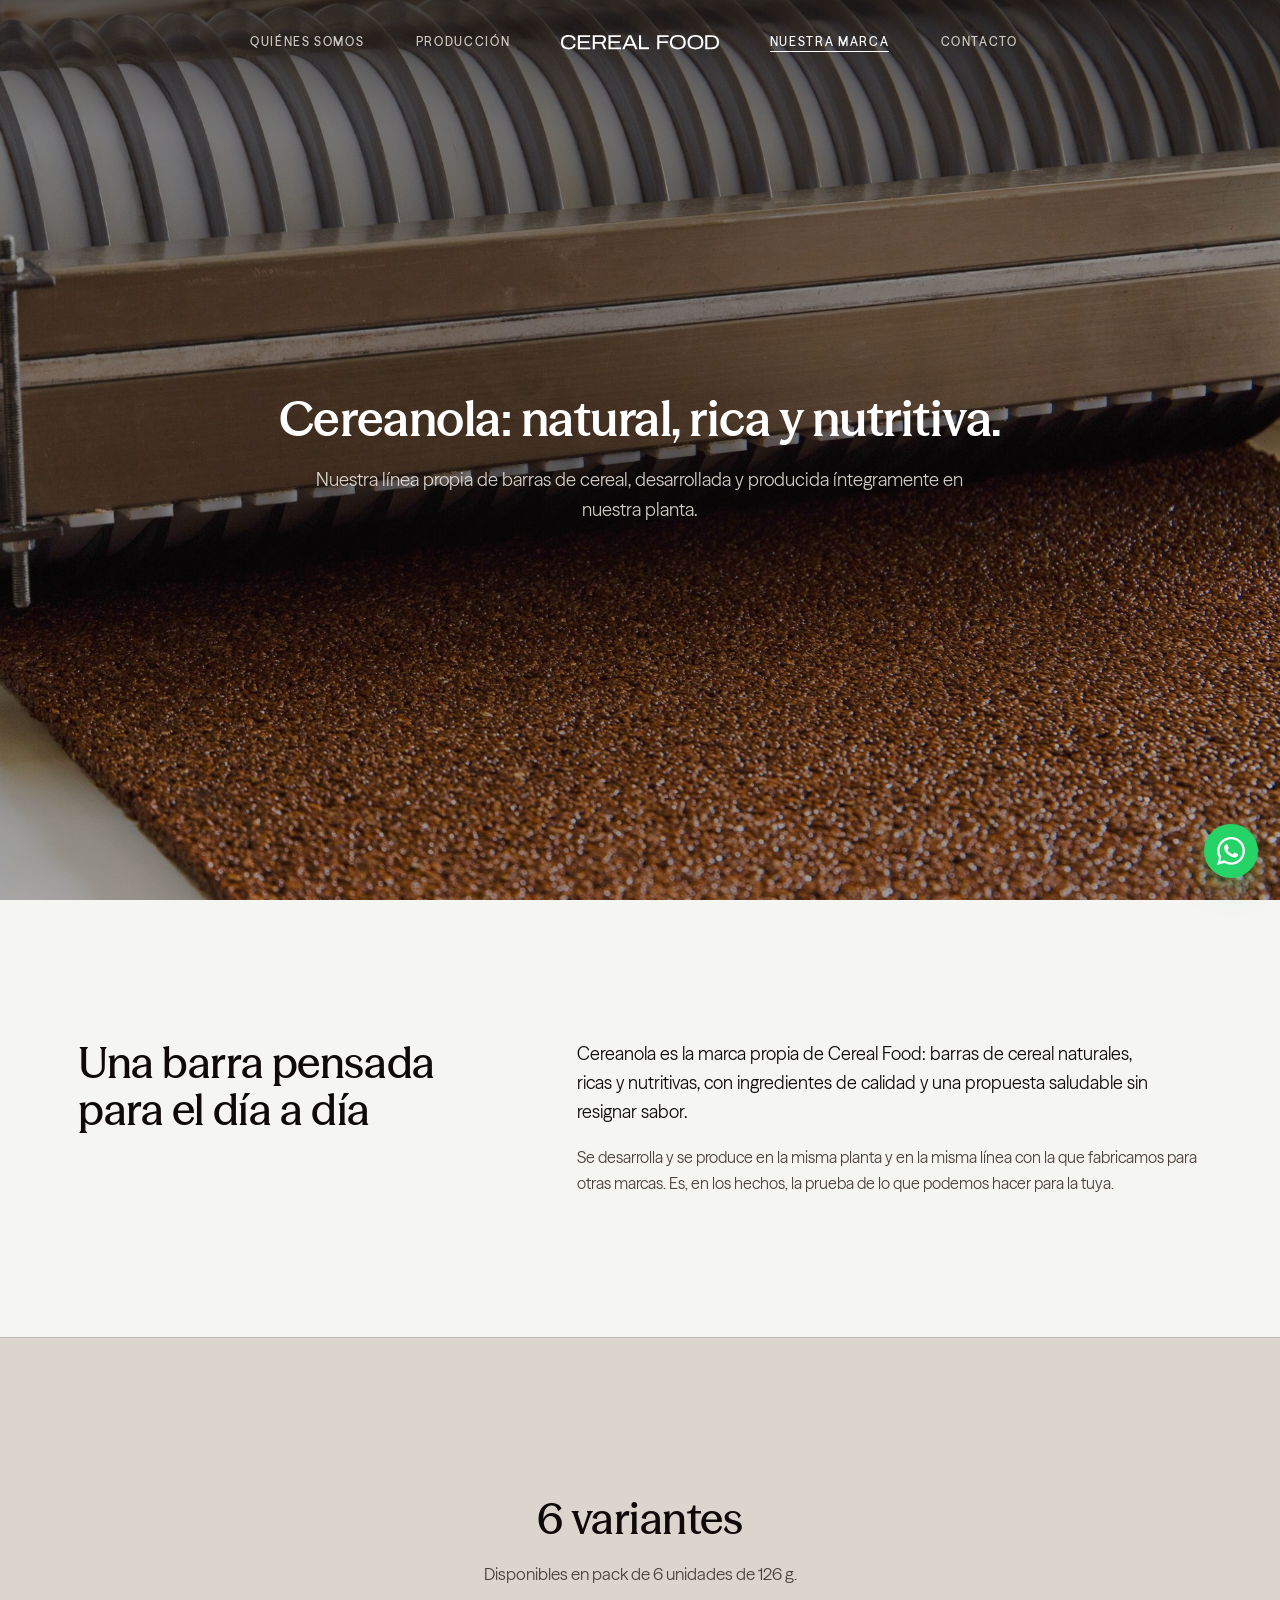
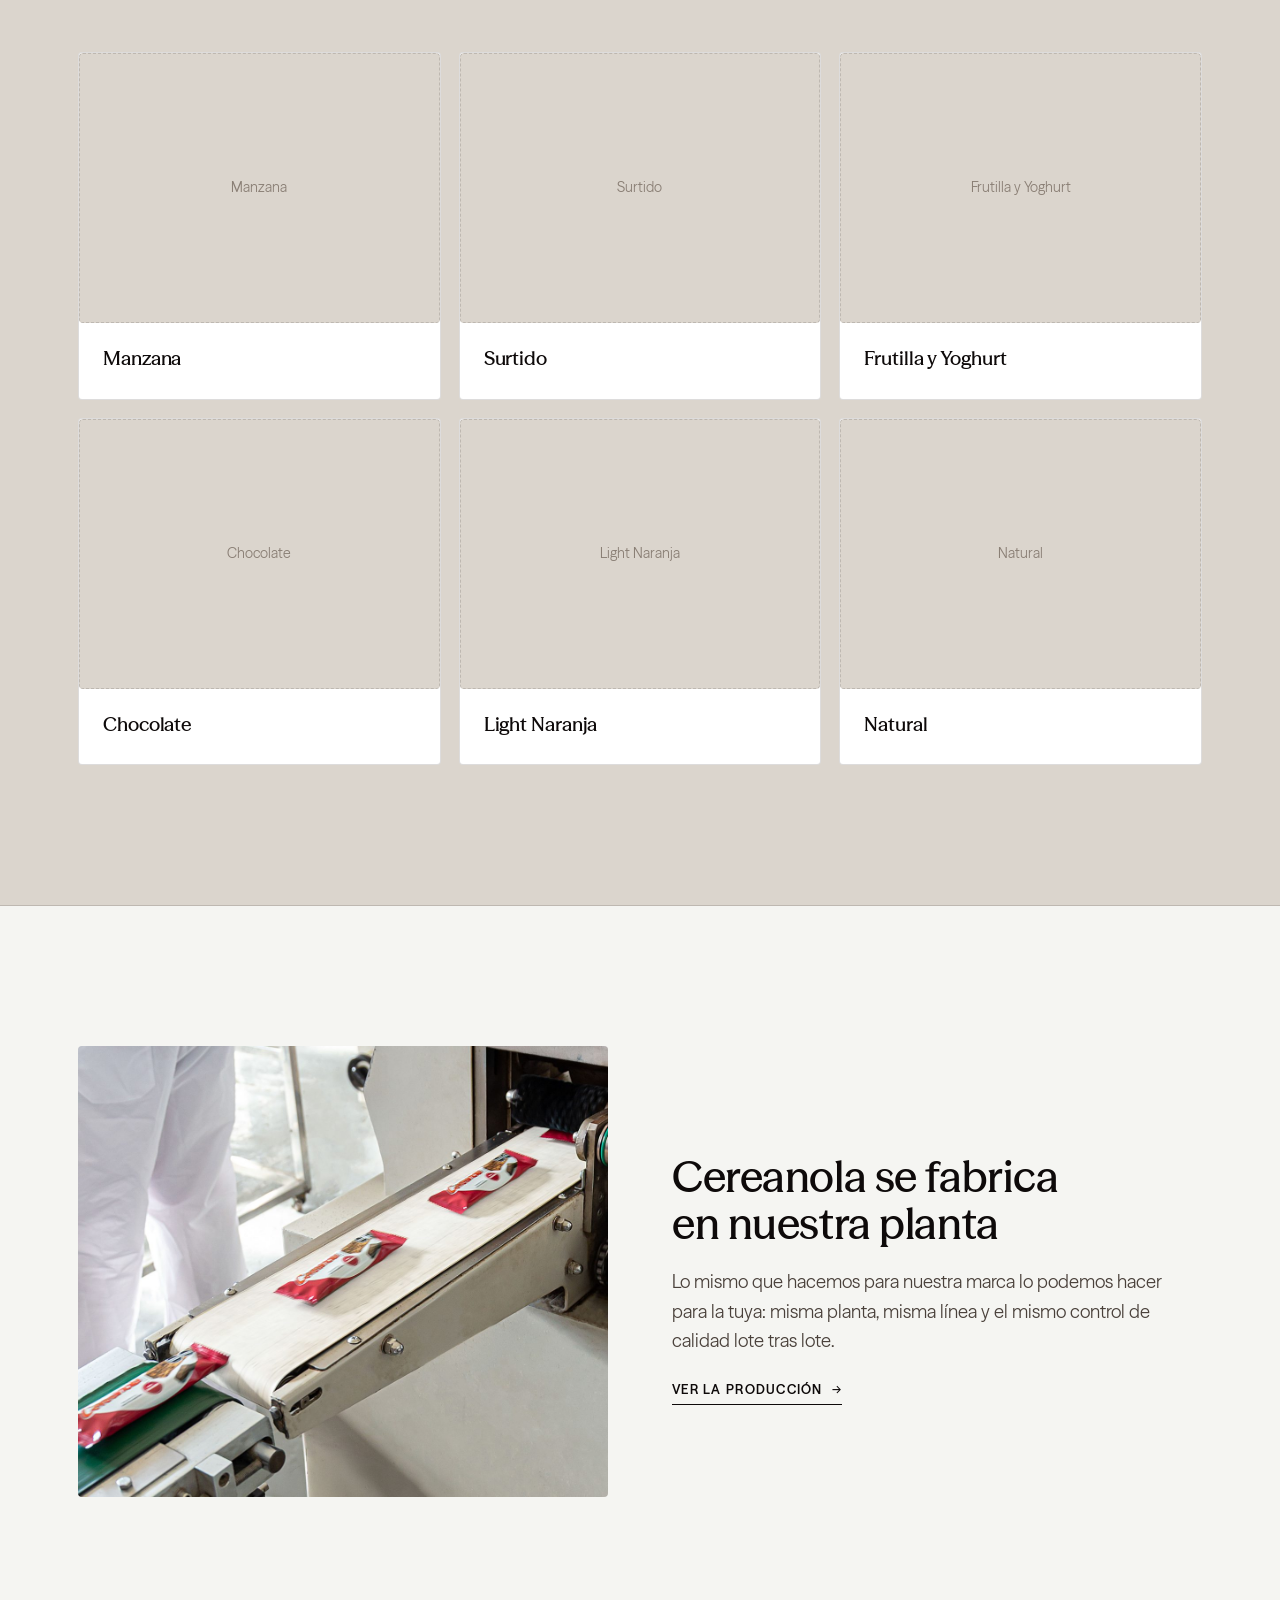
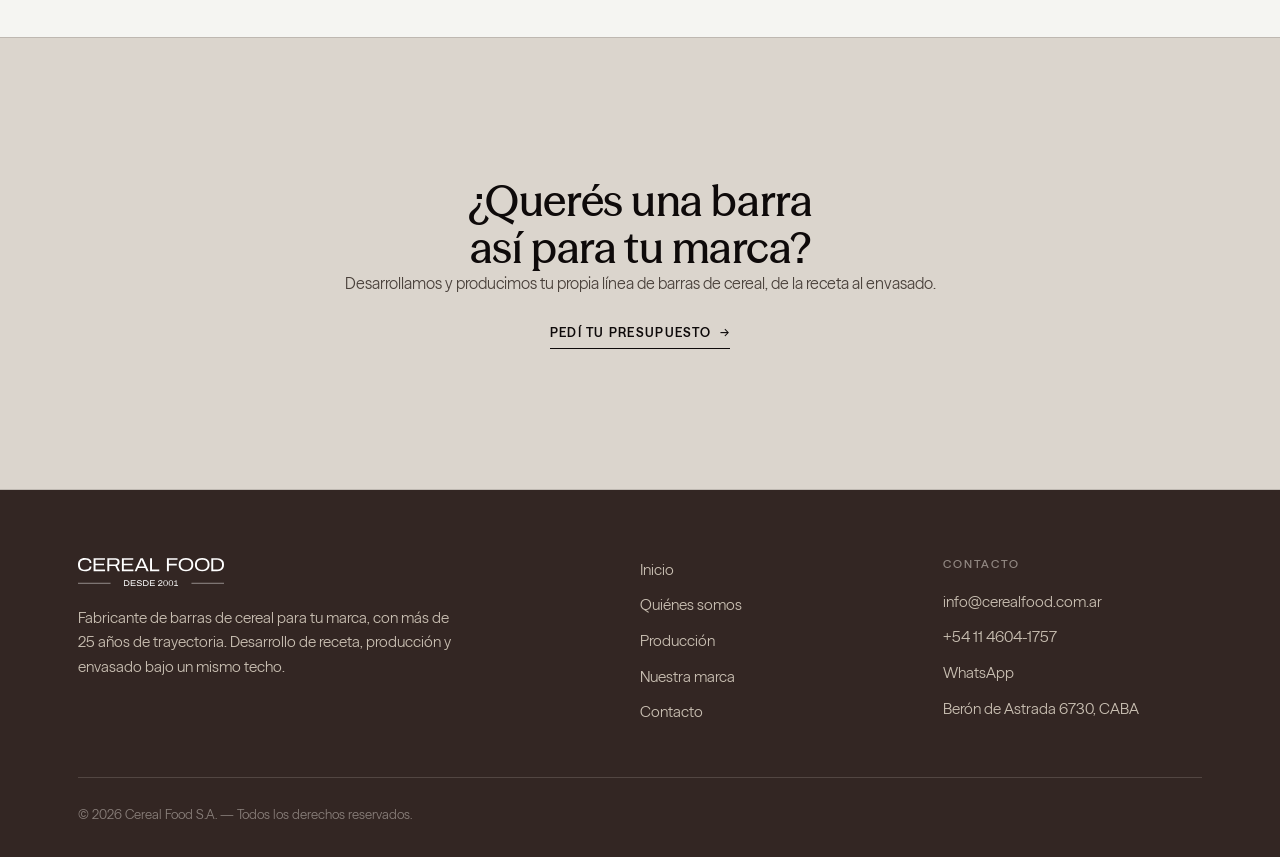
==== cereanola.html @ 934c0c28 "Sitio web Cereal Food S.A. — rediseño editorial Sitio estático (HTML/CSS/JS vanilla) de 5 páginas: I" ====
<!DOCTYPE html>
<html lang="es">
<head>
  <meta charset="UTF-8">
  <meta name="viewport" content="width=device-width, initial-scale=1.0">
  <title>Cereanola — Nuestra marca de barras de cereal | Cereal Food S.A.</title>
  <meta name="description" content="Cereanola es la marca propia de Cereal Food: barras de cereal naturales, ricas y nutritivas en 6 variantes. La prueba real de nuestra capacidad de fabricación.">

  <link rel="preload" as="font" href="assets/fonts/SeasonMix-SemiBold.woff2" type="font/woff2" crossorigin>
  <link rel="preload" as="font" href="assets/fonts/SeasonSans-Regular.woff2" type="font/woff2" crossorigin>
  <link rel="icon" href="assets/brand/monogram.svg" type="image/svg+xml">
  <link rel="preload" as="image" href="assets/img/hero-cereanola.jpg" fetchpriority="high">

  <script async src="https://www.googletagmanager.com/gtag/js?id=AW-XXXXXXXXXX"></script>
  <script>
    window.dataLayer = window.dataLayer || [];
    function gtag(){dataLayer.push(arguments);}
    gtag('js', new Date());
    gtag('config', 'AW-XXXXXXXXXX');
    gtag('config', 'G-XXXXXXXXXX');
  </script>

  <link rel="stylesheet" href="styles.css?v=20260918f">
</head>
<body>
  <a class="skip-link" href="#main">Saltar al contenido</a>

  <header class="site-header hero-over">
    <div class="container nav nav--center">
      <div class="nav__menu">
        <ul class="nav__side nav__side--left">
          <li><a href="nosotros.html">Quiénes somos</a></li>
          <li><a href="fabricacion.html">Producción</a></li>
        </ul>
        <ul class="nav__side nav__side--right">
          <li><a href="cereanola.html" class="is-active">Nuestra marca</a></li>
          <li><a href="cotizar.html">Contacto</a></li>
        </ul>
      </div>
      <a class="nav__brand" href="index.html" aria-label="Cereal Food — inicio">
        <img class="brand-wordmark" src="assets/brand/logotype-word.svg" alt="Cereal Food" width="150" height="17">
      </a>
      <button class="nav__toggle" aria-label="Abrir menú"><span></span><span></span><span></span></button>
    </div>
  </header>

  <main id="main">

  <!-- HERO · imagen full-bleed -->
  <section class="hero-slider" aria-label="Cereanola, nuestra marca">
    <figure class="hero-slide is-active"><img src="assets/img/hero-cereanola.jpg" alt="Barras Cereanola, la línea propia de Cereal Food" fetchpriority="high"></figure>
    <div class="hero-video__scrim"></div>
    <div class="hero-video__inner">
      <h1>Cereanola: natural, rica y nutritiva.</h1>
      <p class="hero-video__sub">Nuestra línea propia de barras de cereal, desarrollada y producida íntegramente en nuestra planta.</p>
    </div>
  </section>

  <!-- LA MARCA -->
  <section class="section">
    <div class="container col-text">
      <h2>Una barra pensada para el día a día</h2>
      <div class="col-text__body">
        <p>Cereanola es la marca propia de Cereal Food: barras de cereal naturales, ricas y nutritivas, con ingredientes de calidad y una propuesta saludable sin resignar sabor.</p>
        <p>Se desarrolla y se produce en la misma planta y en la misma línea con la que fabricamos para otras marcas. Es, en los hechos, la prueba de lo que podemos hacer para la tuya.</p>
      </div>
    </div>
  </section>

  <!-- 6 VARIANTES -->
  <section class="section section--panel" id="variantes">
    <div class="container">
      <div class="section-head section-head--center">
        <h2>6 variantes</h2>
        <p>Disponibles en pack de 6 unidades de 126 g.</p>
      </div>
      <div class="grid grid--3">
        <article class="variant"><div class="variant__img img-ph"><span>Manzana</span></div><div class="variant__body"><h3>Manzana</h3></div></article>
        <article class="variant"><div class="variant__img img-ph"><span>Surtido</span></div><div class="variant__body"><h3>Surtido</h3></div></article>
        <article class="variant"><div class="variant__img img-ph"><span>Frutilla y Yoghurt</span></div><div class="variant__body"><h3>Frutilla y Yoghurt</h3></div></article>
        <article class="variant"><div class="variant__img img-ph"><span>Chocolate</span></div><div class="variant__body"><h3>Chocolate</h3></div></article>
        <article class="variant"><div class="variant__img img-ph"><span>Light Naranja</span></div><div class="variant__body"><h3>Light Naranja</h3></div></article>
        <article class="variant"><div class="variant__img img-ph"><span>Natural</span></div><div class="variant__body"><h3>Natural</h3></div></article>
      </div>
    </div>
  </section>

  <!-- SE FABRICA EN NUESTRA PLANTA · puente al B2B -->
  <section class="section">
    <div class="container split">
      <div class="split__media"><img src="assets/img/packs-cereanola.jpg" alt="Packs de Cereanola en la línea de envasado" loading="lazy"></div>
      <div>
        <h2>Cereanola se fabrica en nuestra planta</h2>
        <p class="lead" style="margin:20px 0 0;max-width:46ch">Lo mismo que hacemos para nuestra marca lo podemos hacer para la tuya: misma planta, misma línea y el mismo control de calidad lote tras lote.</p>
        <a href="fabricacion.html" class="cta-link">Ver la producción</a>
      </div>
    </div>
  </section>

  <!-- CIERRE · puente al B2B -->
  <section class="section section--panel section--center">
    <div class="container">
      <h2 style="max-width:20ch">¿Querés una barra así para tu marca?</h2>
      <p>Desarrollamos y producimos tu propia línea de barras de cereal, de la receta al envasado.</p>
      <a href="cotizar.html" class="cta-link">Pedí tu presupuesto</a>
    </div>
  </section>

  </main>

  <footer class="site-footer">
    <div class="container">
      <div class="footer__grid">
        <div>
          <div class="footer__brand">
            <img class="brand-wordmark brand-wordmark--light" src="assets/brand/logotype.svg" alt="Cereal Food S.A." width="146" height="28">
          </div>
          <p>Fabricante de barras de cereal para tu marca, con más de 25 años de trayectoria. Desarrollo de receta, producción y envasado bajo un mismo techo.</p>
        </div>
        <div class="footer__col">
          <ul>
            <li><a href="index.html">Inicio</a></li>
            <li><a href="nosotros.html">Quiénes somos</a></li>
            <li><a href="fabricacion.html">Producción</a></li>
            <li><a href="cereanola.html">Nuestra marca</a></li>
            <li><a href="cotizar.html">Contacto</a></li>
          </ul>
        </div>
        <div class="footer__col">
          <h4>Contacto</h4>
          <ul>
            <li><a href="mailto:info@cerealfood.com.ar">info@cerealfood.com.ar</a></li>
            <li><a href="tel:+541146041757">+54 11 4604-1757</a></li>
            <li><a href="https://wa.me/5491123519570" target="_blank" rel="noopener">WhatsApp</a></li>
            <li><a href="https://maps.app.goo.gl/j3PW9BXLEPqj2FNh7" target="_blank" rel="noopener">Berón de Astrada 6730, CABA</a></li>
          </ul>
        </div>
      </div>
      <div class="footer__bottom">© <span data-year>2026</span> Cereal Food S.A. — Todos los derechos reservados.</div>
    </div>
  </footer>

  <a class="wa-float" href="https://wa.me/5491123519570?text=Hola%2C%20quiero%20cotizar%20la%20producci%C3%B3n%20de%20barras%20de%20cereal%20para%20mi%20marca" target="_blank" rel="noopener" aria-label="Escribinos por WhatsApp">
    <svg viewBox="0 0 24 24" xmlns="http://www.w3.org/2000/svg"><path d="M.057 24l1.687-6.163a11.867 11.867 0 01-1.587-5.945C.16 5.335 5.495 0 12.05 0a11.82 11.82 0 018.413 3.488 11.82 11.82 0 013.48 8.414c-.003 6.557-5.338 11.892-11.893 11.892a11.9 11.9 0 01-5.688-1.448L.057 24zm6.597-3.807c1.676.995 3.276 1.591 5.392 1.592 5.448 0 9.886-4.434 9.889-9.885.002-5.462-4.415-9.89-9.881-9.892-5.452 0-9.887 4.434-9.889 9.884a9.86 9.86 0 001.51 5.26l-.999 3.648 3.488-.915zm11.387-5.464c-.074-.124-.272-.198-.57-.347-.297-.149-1.758-.868-2.031-.967-.272-.099-.47-.149-.669.149-.198.297-.768.967-.941 1.165-.173.198-.347.223-.644.074-.297-.149-1.255-.462-2.39-1.475-.883-.788-1.48-1.761-1.653-2.059-.173-.297-.018-.458.13-.606.134-.133.297-.347.446-.521.151-.172.2-.296.3-.495.099-.198.05-.372-.025-.521-.075-.148-.669-1.612-.916-2.207-.242-.579-.487-.501-.669-.51l-.57-.01c-.198 0-.52.074-.792.372s-1.04 1.017-1.04 2.479 1.065 2.876 1.213 3.074c.149.198 2.095 3.2 5.076 4.487.709.306 1.263.489 1.694.626.712.226 1.36.194 1.872.118.571-.085 1.758-.719 2.006-1.413.248-.695.248-1.29.173-1.414z"/></svg>
  </a>

  <script defer src="main.js?v=20260918a"></script>
</body>
</html>
---- styles.css ----
/* =============================================================
   Cereal Food S.A. — Sistema de identidad v4
   Editorial · sobrio · natural · materia prima protagonista
   Paleta y tipografía según Brand Book (Propuesta de Diseño V1 2026)
   ============================================================= */

/* =============================================================
   0. Fuente display de marca (Archivo SemiExpanded Medium)
   ============================================================= */
/* Logo — Archivo SemiExpanded (solo el wordmark) */
@font-face { font-family: "Archivo SemiExpanded"; src: url("assets/fonts/ArchivoSemiExpanded-Medium.woff2") format("woff2"); font-weight: 500; font-style: normal; font-display: swap; }

/* Season Mix — display + headings */
@font-face { font-family: "Season Mix"; src: url("assets/fonts/SeasonMix-Regular.woff2") format("woff2"); font-weight: 400; font-style: normal; font-display: block; }
@font-face { font-family: "Season Mix"; src: url("assets/fonts/SeasonMix-MediumItalic.woff2") format("woff2"); font-weight: 500; font-style: italic; font-display: block; }
@font-face { font-family: "Season Mix"; src: url("assets/fonts/SeasonMix-Medium.woff2") format("woff2"); font-weight: 500; font-style: normal; font-display: block; }
@font-face { font-family: "Season Mix"; src: url("assets/fonts/SeasonMix-SemiBold.woff2") format("woff2"); font-weight: 600; font-style: normal; font-display: block; }
@font-face { font-family: "Season Mix"; src: url("assets/fonts/SeasonMix-Heavy.woff2") format("woff2"); font-weight: 900; font-style: normal; font-display: block; }

/* Season Sans — body + labels */
@font-face { font-family: "Season Sans"; src: url("assets/fonts/SeasonSans-Regular.woff2") format("woff2"); font-weight: 400; font-style: normal; font-display: swap; }
@font-face { font-family: "Season Sans"; src: url("assets/fonts/SeasonSans-Italic.woff2") format("woff2"); font-weight: 400; font-style: italic; font-display: swap; }
@font-face { font-family: "Season Sans"; src: url("assets/fonts/SeasonSans-Medium.woff2") format("woff2"); font-weight: 500; font-style: normal; font-display: swap; }
@font-face { font-family: "Season Sans"; src: url("assets/fonts/SeasonSans-SemiBold.woff2") format("woff2"); font-weight: 600; font-style: normal; font-display: swap; }

/* =============================================================
   1. Tokens
   ============================================================= */
:root {
  /* Neutros cálidos (base) */
  --paper:    #F5F5F2;   /* papel — fondo general */
  --sand:     #DBD5CD;   /* arena — paneles / superficies alternas */
  --sand-2:   #E7E2DB;   /* arena clara — hover / bordes suaves */
  --surface:  #FFFFFF;   /* blanco — tarjetas */

  /* Tinta */
  --ink:      #0E0A0A;   /* casi negro — titulares */
  --espresso: #332623;   /* marrón oscuro — footer / bloques */
  --ink-2:    #4A413B;   /* cuerpo */
  --ink-3:    #8A7F75;   /* metadatos */

  /* Acento (único) */
  --clay:     #9C592F;   /* terracota — acento principal */
  --clay-2:   #834A26;   /* terracota profundo — hover/links */
  --taupe:    #9A8474;   /* taupe — acento neutro secundario */

  /* Texto sobre oscuro */
  --cream:    #F1ECE4;
  --cream-2:  #C9BFB2;

  --line:     rgba(14,10,10,.14);
  --line-2:   rgba(14,10,10,.07);
  --line-lt:  rgba(241,236,228,.16);   /* sobre oscuro */

  --radio:    4px;       /* editorial: esquinas casi rectas */
  --radio-sm: 3px;
  --radio-pill: 100px;

  --sombra:      0 24px 60px -34px rgba(14,10,10,.34);
  --sombra-soft: 0 14px 34px -26px rgba(14,10,10,.20);

  --maxw:     1220px;
  --gut:      clamp(20px, 5vw, 48px);

  --exp:   "Season Mix", "Segoe UI", system-ui, sans-serif;   /* display + headings */
  --sans:  "Season Sans", system-ui, -apple-system, "Segoe UI", sans-serif;  /* body + labels */
  --logo:  "Archivo SemiExpanded", "Segoe UI", system-ui, sans-serif;  /* solo el wordmark */

  --ease-out:    cubic-bezier(0.16, 1, 0.3, 1);
  --ease-soft:   cubic-bezier(0.25, 0.46, 0.45, 0.94);
  --ease-bounce: cubic-bezier(0.34, 1.56, 0.64, 1);
}

/* =============================================================
   2. Reset & base
   ============================================================= */
*, *::before, *::after { box-sizing: border-box; margin: 0; }
html { -webkit-text-size-adjust: 100%; scroll-behavior: smooth; overflow-x: clip; }
body {
  font-family: var(--sans);
  font-size: 16px;
  line-height: 1.62;
  color: var(--ink-2);
  background: var(--paper);
  -webkit-font-smoothing: antialiased;
  text-rendering: optimizeLegibility;
  overflow-x: clip;
  overscroll-behavior-y: none;
}
img, svg, video { display: block; max-width: 100%; }
img { height: auto; }
button { font: inherit; color: inherit; cursor: pointer; border: 0; background: none; }
a { color: inherit; text-decoration: none; }
p { text-wrap: pretty; }
ul { list-style: none; padding: 0; }
::selection { background: var(--clay); color: #fff; }

:focus-visible { outline: 2px solid var(--clay); outline-offset: 3px; border-radius: 2px; }

/* =============================================================
   3. Utilities
   ============================================================= */
.container { width: 100%; max-width: var(--maxw); margin-inline: auto; padding-inline: var(--gut); }
.skip-link {
  position: fixed; top: -100px; left: 1rem;
  padding: .6rem 1rem; background: var(--ink); color: var(--paper);
  z-index: 9999; border-radius: 4px; font-weight: 600;
}
.skip-link:focus { top: 1rem; }

.eyebrow {
  display: inline-block;
  font-family: var(--sans);
  font-size: .74rem; font-weight: 600; letter-spacing: .22em;
  text-transform: uppercase; color: var(--clay);
}
.eyebrow--plain { color: var(--ink-3); }

/* Marca (wordmark real) */
.brand-wordmark { width: auto; height: 30px; font-family: var(--logo); }
.brand-wordmark path { fill: var(--ink); }
.brand-wordmark--light { filter: invert(1) brightness(1.7); }

/* =============================================================
   4. Typography
   ============================================================= */
h1, h2 {
  font-family: var(--exp);
  font-weight: 500;
  line-height: 1.08;
  letter-spacing: -0.01em;
  text-wrap: balance;
  color: var(--ink);
}
h3, h4 {
  font-family: var(--exp);
  font-weight: 500;
  line-height: 1.2;
  letter-spacing: -0.005em;
  text-wrap: balance;
  color: var(--ink);
}
h1 { font-weight: 600; }   /* Display — Season Mix SemiBold */
h1 em, h2 em, h3 em, .hl { font-style: normal; color: inherit; font-weight: inherit; }
h2 { font-size: clamp(1.7rem, 3.4vw, 2.7rem); }
h3 { font-size: 1.22rem; }

.section { position: relative; padding-block: clamp(76px, 11vw, 140px); }
.section--tight { padding-block: clamp(50px, 7vw, 90px); }
.section-head { max-width: 700px; margin-bottom: clamp(40px, 5vw, 64px); }
.section-head--center { margin-inline: auto; text-align: center; }
.section-head h2 { margin-top: 18px; }
.section-head p { margin-top: 18px; color: var(--ink-2); font-size: 1.06rem; }

.lead { font-size: 1.15rem; color: var(--ink-2); line-height: 1.6; }

/* =============================================================
   5. Buttons
   ============================================================= */
.btn {
  display: inline-flex; align-items: center; justify-content: center; gap: .55em;
  padding: .9em 1.6em; border-radius: var(--radio-pill);
  font-family: var(--sans); font-weight: 600; font-size: .9rem;
  letter-spacing: .01em;
  transition: transform .4s var(--ease-out), box-shadow .4s var(--ease-out),
              background .3s var(--ease-out), color .3s var(--ease-out), border-color .3s;
  will-change: transform;
}
.btn--primary { background: var(--clay); color: #fff; }
.btn--primary:hover { transform: translateY(-2px); background: var(--clay-2); box-shadow: 0 20px 40px -20px rgba(156,89,47,.6); }
.btn--ghost { border: 1px solid var(--line); color: var(--ink); background: transparent; }
.btn--ghost:hover { border-color: var(--ink); transform: translateY(-2px); }
.btn--dark { background: var(--ink); color: var(--cream); }
.btn--dark:hover { background: var(--espresso); transform: translateY(-2px); box-shadow: var(--sombra-soft); }
.btn--lg { padding: 1.05em 2em; font-size: .96rem; }
.btn--block { width: 100%; }

/* =============================================================
   6. Header / Nav
   ============================================================= */
.site-header {
  position: fixed; inset: 0 0 auto 0; z-index: 100;
  transition: background .4s var(--ease-out), backdrop-filter .4s, border-color .4s, box-shadow .4s;
  border-bottom: 1px solid transparent;
}
.site-header.is-stuck {
  background: rgba(245,245,242,.85);
  backdrop-filter: blur(16px) saturate(130%);
  -webkit-backdrop-filter: blur(16px) saturate(130%);
  border-bottom-color: var(--line);
}
/* Header claro cuando flota sobre un hero oscuro (home) */
.site-header.hero-over:not(.is-stuck) .brand-wordmark { filter: invert(1) brightness(1.8); }
.site-header.hero-over:not(.is-stuck) .nav__side a { color: rgba(241,236,228,.82); }
.site-header.hero-over:not(.is-stuck) .nav__side a:hover,
.site-header.hero-over:not(.is-stuck) .nav__side a.is-active { color: #fff; }
.site-header.hero-over:not(.is-stuck) .nav__links > li > a:not(.btn) { color: rgba(241,236,228,.82); }
.site-header.hero-over:not(.is-stuck) .nav__links > li > a:not(.btn):hover,
.site-header.hero-over:not(.is-stuck) .nav__links > li > a.is-active { color: #fff; }
.site-header.hero-over:not(.is-stuck) .nav__toggle span { background: #fff; }

.nav { display: flex; align-items: center; justify-content: space-between; height: 78px; }
.nav__brand { display: flex; align-items: center; }
.nav__brand .brand-wordmark { height: 26px; }

.nav__links { display: flex; align-items: center; gap: 4px; }
.nav__links > li > a:not(.btn) {
  position: relative; padding: 8px 14px; font-size: .86rem; font-weight: 500;
  letter-spacing: .04em; text-transform: uppercase; color: var(--ink-2);
  transition: color .3s;
}
.nav__links > li > a:not(.btn)::after {
  content: ""; position: absolute; left: 14px; right: 14px; bottom: 4px; height: 1px;
  background: var(--clay); transform: scaleX(0); transform-origin: left; transition: transform .35s var(--ease-out);
}
.nav__links > li > a:not(.btn):hover { color: var(--ink); }
.nav__links > li > a.is-active { color: var(--ink); }
.nav__links > li > a:not(.btn):hover::after,
.nav__links > li > a.is-active::after { transform: scaleX(1); }
.nav__cta { margin-left: 12px; }

.nav__toggle { display: none; flex-direction: column; gap: 5px; padding: 10px; }
.nav__toggle span { width: 24px; height: 2px; background: var(--ink); border-radius: 2px; transition: transform .35s var(--ease-out), opacity .25s; }
.nav.is-open .nav__toggle span:nth-child(1) { transform: translateY(7px) rotate(45deg); }
.nav.is-open .nav__toggle span:nth-child(2) { opacity: 0; }
.nav.is-open .nav__toggle span:nth-child(3) { transform: translateY(-7px) rotate(-45deg); }

/* =============================================================
   7. Hero
   ============================================================= */
.hero {
  position: relative; isolation: isolate;
  min-height: 100vh; min-height: 100svh;
  display: flex; align-items: center;
  padding-top: 120px; padding-bottom: 72px;
  overflow: hidden;
}
.hero__bg { position: absolute; inset: 0; z-index: -3; }
.hero__bg img { width: 100%; height: 100%; object-fit: cover; filter: saturate(.96) contrast(1.02); }
.hero__tint {
  position: absolute; inset: 0; z-index: -2;
  background:
    linear-gradient(96deg, var(--paper) 0%, rgba(245,245,242,.96) 34%, rgba(245,245,242,.55) 66%, rgba(245,245,242,.12) 100%),
    linear-gradient(180deg, rgba(245,245,242,.5) 0%, transparent 24%, transparent 62%, var(--paper) 100%);
}
.hero__mesh {
  position: absolute; inset: -20%; z-index: -2; pointer-events: none;
  background:
    radial-gradient(32% 36% at 12% 24%, rgba(156,89,47,.14), transparent 70%),
    radial-gradient(30% 34% at 86% 78%, rgba(154,132,116,.16), transparent 72%);
  filter: blur(70px);
  animation: meshDrift 24s ease-in-out infinite alternate;
}
@keyframes meshDrift { 0% { transform: translate3d(0,0,0) scale(1); } 100% { transform: translate3d(3%, -3%, 0) scale(1.1); } }
.hero__grain { display: none; }
.hero__inner { max-width: 720px; }
.hero h1 { font-size: clamp(2.4rem, 6vw, 4.7rem); margin: 22px 0 0; }
.hero__sub { margin-top: 26px; max-width: 52ch; font-size: clamp(1.04rem, 1.6vw, 1.22rem); color: var(--ink-2); }
.hero__actions { display: flex; flex-wrap: wrap; gap: 14px; margin-top: 38px; }

.scroll-cue {
  position: absolute; left: 50%; bottom: 26px; transform: translateX(-50%);
  display: flex; flex-direction: column; align-items: center; gap: 8px;
  font-size: .64rem; letter-spacing: .24em; text-transform: uppercase; color: var(--ink-3); z-index: 2;
}
.scroll-cue::after { content: ""; width: 1px; height: 34px; background: linear-gradient(var(--clay), transparent); animation: cuePulse 2s ease-in-out infinite; }
@keyframes cuePulse { 0%,100% { opacity: .3; transform: scaleY(.6); } 50% { opacity: 1; transform: scaleY(1); } }

/* Page hero (interior) */
.page-hero { position: relative; isolation: isolate; padding-top: 168px; padding-bottom: clamp(60px, 8vw, 104px); overflow: hidden; }
.page-hero__bg { position: absolute; inset: 0; z-index: -2; }
.page-hero__bg img { width: 100%; height: 100%; object-fit: cover; filter: saturate(.96) contrast(1.02); }
.page-hero::after {
  content: ""; position: absolute; inset: 0; z-index: -1;
  background: linear-gradient(100deg, var(--paper) 0%, rgba(245,245,242,.95) 42%, rgba(245,245,242,.5) 72%, rgba(245,245,242,.2) 100%);
}
.page-hero h1 { font-weight: 600; letter-spacing: -0.01em; line-height: 1.08; font-size: clamp(2.1rem, 4.6vw, 3.5rem); margin: 20px 0 0; max-width: 20ch; }
.page-hero p { margin-top: 22px; max-width: 60ch; font-size: 1.1rem; color: var(--ink-2); }

/* =============================================================
   8. Trust strip
   ============================================================= */
.trust-strip { border-block: 1px solid var(--line); background: var(--sand); }
.trust-strip .container { display: grid; grid-template-columns: repeat(4, 1fr); gap: 1px; background: var(--line-2); padding-inline: 0; }
.trust-strip__item { display: flex; align-items: center; gap: 12px; padding: 26px var(--gut); background: var(--sand); font-size: .92rem; font-weight: 500; color: var(--ink-2); }
.trust-strip__item svg { width: 22px; height: 22px; color: var(--clay); flex: none; }

/* =============================================================
   9. Cards
   ============================================================= */
.grid { display: grid; gap: 18px; }
.grid--2 { grid-template-columns: repeat(2, 1fr); }
.grid--3 { grid-template-columns: repeat(3, 1fr); }
.grid--4 { grid-template-columns: repeat(4, 1fr); }

.card {
  position: relative; padding: 34px 30px;
  background: var(--surface); border: 1px solid var(--line);
  border-radius: var(--radio);
  transition: transform .5s var(--ease-out), border-color .4s, box-shadow .5s;
  transform-style: preserve-3d;
}
.card:hover { border-color: var(--ink); box-shadow: var(--sombra-soft); }
.card__icon { display: inline-grid; place-items: center; width: 50px; height: 50px; margin-bottom: 22px; border-radius: 50%; background: transparent; border: 1px solid var(--line); color: var(--clay); }
.card__icon svg { width: 24px; height: 24px; }
.card h3 { color: var(--ink); }
.card p { margin-top: 12px; color: var(--ink-2); font-size: .96rem; }
.card em { color: var(--clay); font-style: normal; }

/* Franja de confianza (clientes) */
.trust-line { border-block: 1px solid var(--line); background: var(--sand); padding-block: clamp(26px, 4vw, 40px); text-align: center; }
.trust-line p { max-width: 900px; margin-inline: auto; font-size: clamp(1.02rem, 1.8vw, 1.28rem); color: var(--ink-2); line-height: 1.55; }
.trust-line strong { color: var(--clay); font-weight: 600; }

/* Tarjetas-link (servicios / segmentación) */
.card--link { display: flex; flex-direction: column; }
.card--link .card__cta { margin-top: auto; padding-top: 18px; color: var(--clay); font-weight: 600; font-size: .82rem; letter-spacing: .04em; text-transform: uppercase; }
.card--link:hover .card__cta { color: var(--clay-2); }

/* =============================================================
   10. Stats
   ============================================================= */
.stats { display: grid; grid-template-columns: repeat(4, 1fr); gap: 1px; background: var(--line); border: 1px solid var(--line); border-radius: var(--radio); overflow: hidden; }
.stat { padding: 42px 26px; text-align: center; background: var(--surface); }
.stat__num { font-family: var(--exp); font-weight: 600; font-size: clamp(2rem, 3.6vw, 2.8rem); color: var(--ink); line-height: 1; letter-spacing: -.01em; }
.stat__label { margin-top: 14px; font-size: .88rem; color: var(--ink-2); }
.stat__label em { color: var(--ink-3); font-style: italic; }

/* =============================================================
   11. Split
   ============================================================= */
.split { display: grid; grid-template-columns: 1fr 1fr; gap: clamp(32px, 5vw, 76px); align-items: center; }
.split--reverse .split__media { order: 2; }
.split__media { border-radius: var(--radio); overflow: hidden; }
.split__media img { width: 100%; height: 100%; object-fit: cover; aspect-ratio: 4/3.4; transition: transform 1.2s var(--ease-out); }
.split__media:hover img { transform: scale(1.04); }
.split h2 { margin-top: 16px; }

.check-list { display: grid; gap: 16px; }
.check-list li { position: relative; padding-left: 26px; color: var(--ink-2); font-size: 1.02rem; }
.check-list li::before {
  content: ""; position: absolute; left: 2px; top: 11px; width: 7px; height: 7px;
  border-radius: 50%; background: var(--clay);
}
.check-list li strong { color: var(--ink); font-weight: 600; }
.check-list a { color: var(--clay); border-bottom: 1px solid rgba(156,89,47,.4); }

/* =============================================================
   12. Steps
   ============================================================= */
.steps { display: grid; gap: 0; counter-reset: step; }
.steps--4 { grid-template-columns: repeat(4, 1fr); }
.steps--3 { grid-template-columns: repeat(3, 1fr); }
.steps { border: 1px solid var(--line); border-radius: var(--radio); overflow: hidden; background: var(--line-2); gap: 1px; }
.step { position: relative; padding: 34px 30px 32px; background: var(--surface); transition: background .4s; }
.step:hover { background: var(--sand-2); }
.step::before { counter-increment: step; content: "0" counter(step); font-family: var(--sans); font-weight: 500; font-size: 1.1rem; color: var(--clay); display: block; margin-bottom: 20px; letter-spacing: .02em; }
.step h3 { color: var(--ink); font-size: 1.12rem; }
.step p { margin-top: 10px; color: var(--ink-2); font-size: .94rem; }
.step__time { display: inline-block; margin-top: 18px; font-size: .78rem; color: var(--ink-3); }

/* =============================================================
   13. Photo band
   ============================================================= */
.photo-band { display: grid; grid-template-columns: repeat(4, 1fr); gap: 12px; }
.photo-band figure { position: relative; border-radius: var(--radio); overflow: hidden; }
.photo-band img { width: 100%; aspect-ratio: 3/4; object-fit: cover; transition: transform 1s var(--ease-out); }
.photo-band figure:hover img { transform: scale(1.05); }
.photo-band figcaption { position: absolute; left: 0; right: 0; bottom: 0; padding: 30px 16px 15px; font-size: .78rem; font-weight: 600; letter-spacing: .04em; text-transform: uppercase; color: #fff; background: linear-gradient(transparent, rgba(14,10,10,.8)); }

/* =============================================================
   14. Variants (Cereanola)
   ============================================================= */
.variant { background: var(--surface); border: 1px solid var(--line); border-radius: var(--radio); overflow: hidden; transition: transform .5s var(--ease-out), border-color .4s, box-shadow .5s; }
.variant:hover { transform: translateY(-4px); border-color: var(--ink); box-shadow: var(--sombra-soft); }
.variant__img { aspect-ratio: 4/3; overflow: hidden; }
.variant__img img { width: 100%; height: 100%; object-fit: cover; transition: transform .9s var(--ease-out); }
.variant:hover .variant__img img { transform: scale(1.05); }
.variant__body { padding: 24px 24px 28px; }
.variant__body h3 { color: var(--ink); }
@media (max-width: 560px) {
  .variant__body { padding: 14px 14px 16px; }
  .variant__body h3 { font-size: .82rem; letter-spacing: -0.01em; line-height: 1.2; white-space: nowrap; }
}
.variant__body p { margin-top: 8px; color: var(--ink-2); font-size: .92rem; }
.variant__tag { display: inline-block; margin-top: 18px; padding: 5px 12px; border-radius: var(--radio-pill); font-size: .68rem; font-weight: 600; letter-spacing: .08em; text-transform: uppercase; background: var(--sand); color: var(--clay-2); }

.img-ph { display: grid; place-items: center; background: var(--sand); border: 1px dashed var(--line); color: var(--ink-3); aspect-ratio: 4/3; border-radius: var(--radio); font-size: .88rem; }
.logo-ph { aspect-ratio: 16/7; }
.trust-band { display: grid; grid-template-columns: repeat(4, 1fr); gap: 12px; }

/* =============================================================
   15. Image strip
   ============================================================= */
.image-strip { position: relative; height: clamp(300px, 42vw, 580px); overflow: hidden; }
.image-strip img { width: 100%; height: 100%; object-fit: cover; object-position: center 42%; filter: saturate(.96); }
.image-strip::after { content: ""; position: absolute; inset: 0; background: linear-gradient(180deg, rgba(14,10,10,.16), transparent 42%, rgba(14,10,10,.16)); }

/* Marcas clientes — cinta infinita */
.brands-band { text-align: center; }
.brands-kicker { font-size: .68rem; font-weight: 600; letter-spacing: .2em; text-transform: uppercase; color: var(--ink-3); margin-bottom: 34px; }
.marquee {
  overflow: hidden; width: 100%;
  -webkit-mask-image: linear-gradient(90deg, transparent, #000 8%, #000 92%, transparent);
  mask-image: linear-gradient(90deg, transparent, #000 8%, #000 92%, transparent);
}
.marquee__track { display: flex; align-items: center; width: max-content; gap: clamp(18px, 2.6vw, 40px); animation: marqueeMove 36s linear infinite; }
.marquee:hover .marquee__track { animation-play-state: paused; }
@keyframes marqueeMove { from { transform: translateX(0); } to { transform: translateX(-50%); } }
.brand-logo {
  flex: none; display: inline-flex; align-items: center; justify-content: center; white-space: nowrap;
  height: 64px; min-width: 130px; padding: 0 28px;
  background: var(--surface); border: 1px solid var(--line); border-radius: var(--radio);
}
.brand-logo img { height: 38px; width: auto; display: block; filter: grayscale(1); opacity: .55; transition: filter .4s var(--ease-out), opacity .4s var(--ease-out); }
.brand-logo:hover img { filter: grayscale(1) brightness(.4); opacity: 1; }
.brands-static { display: flex; flex-wrap: wrap; align-items: center; justify-content: center; gap: 16px; }

/* =============================================================
   16. FAQ
   ============================================================= */
.faq { max-width: 820px; margin-inline: auto; }
.faq__item { border-bottom: 1px solid var(--line); }
.faq__item:first-child { border-top: 1px solid var(--line); }
.faq__q { width: 100%; display: flex; align-items: center; justify-content: space-between; gap: 20px; padding: 26px 4px; text-align: left; font-family: var(--sans); font-weight: 600; font-size: 1.08rem; color: var(--ink); }
.faq__q::after {
  content: ""; flex: none; width: 20px; height: 20px;
  background-image: url("data:image/svg+xml,%3Csvg xmlns='http://www.w3.org/2000/svg' viewBox='0 0 24 24' fill='none' stroke='%239C592F' stroke-width='2.2' stroke-linecap='round'%3E%3Cline x1='12' y1='5' x2='12' y2='19'/%3E%3Cline x1='5' y1='12' x2='19' y2='12'/%3E%3C/svg%3E");
  background-size: contain; background-repeat: no-repeat; transition: transform .4s var(--ease-out);
}
.faq__item.is-open .faq__q::after { transform: rotate(135deg); }
.faq__a { overflow: hidden; max-height: 0; transition: max-height .45s var(--ease-out); }
.faq__a p { padding: 0 4px 26px; color: var(--ink-2); }

/* =============================================================
   17. Forms
   ============================================================= */
.form-card { position: relative; padding: clamp(26px, 4vw, 44px); background: var(--surface); border: 1px solid var(--line); border-radius: var(--radio); }
.form-grid, .mini-form { display: grid; grid-template-columns: 1fr 1fr; gap: 18px; }
.field { display: flex; flex-direction: column; gap: 8px; }
.field--full { grid-column: 1 / -1; }
.field label { font-size: .78rem; font-weight: 600; letter-spacing: .04em; text-transform: uppercase; color: var(--ink); }
.field input, .field select, .field textarea {
  width: 100%; padding: 13px 15px; background: var(--paper); border: 1px solid var(--line); border-radius: var(--radio-sm);
  color: var(--ink); font: inherit; font-size: .95rem; transition: border-color .3s, background .3s, box-shadow .3s;
}
.field input::placeholder, .field textarea::placeholder { color: var(--ink-3); }
.field input:focus, .field select:focus, .field textarea:focus { outline: none; border-color: var(--clay); background: var(--surface); box-shadow: 0 0 0 3px rgba(156,89,47,.13); }
.field select { appearance: none; cursor: pointer;
  background-image: url("data:image/svg+xml,%3Csvg xmlns='http://www.w3.org/2000/svg' viewBox='0 0 24 24' fill='none' stroke='%238A7F75' stroke-width='2.4' stroke-linecap='round'%3E%3Cpolyline points='6 9 12 15 18 9'/%3E%3C/svg%3E");
  background-repeat: no-repeat; background-position: right 14px center; background-size: 16px; padding-right: 42px; }
.field textarea { min-height: 120px; resize: vertical; }
.mini-form .btn { grid-column: 1 / -1; }
.form-note { margin-top: 14px; font-size: .78rem; color: var(--ink-3); }
.form-error { display: none; margin-top: 12px; font-size: .9rem; color: #9a2c2c; }
.form-error a { color: inherit; border-bottom: 1px solid currentColor; }
.form-success { display: none; margin-top: 22px; padding: 20px; background: var(--sand); border: 1px solid var(--line); border-radius: var(--radio-sm); color: var(--ink); font-weight: 500; }
.form-card.is-sent .form-success { display: flex; align-items: center; gap: 12px; animation: popIn .5s var(--ease-bounce); }
.form-card.is-sent .form-grid, .form-card.is-sent .mini-form { opacity: .4; pointer-events: none; }
@keyframes popIn { from { opacity: 0; transform: translateY(10px); } to { opacity: 1; transform: none; } }
.form-success svg { width: 24px; height: 24px; color: var(--clay); flex: none; }

/* =============================================================
   18. Cotizar layout
   ============================================================= */
.cotizar-layout { display: grid; grid-template-columns: 1.5fr 1fr; gap: clamp(28px, 4vw, 52px); align-items: start; }
.side-card { padding: 28px; background: var(--surface); border: 1px solid var(--line); border-radius: var(--radio); }
.side-card--amber { background: var(--sand); border-color: var(--line); }
.side-card h3 { color: var(--ink); margin-bottom: 16px; }
.side-media { aspect-ratio: 16/11; border-radius: var(--radio); overflow: hidden; }
.side-media img { width: 100%; height: 100%; object-fit: cover; }

/* =============================================================
   19. Section variants / CTA
   ============================================================= */
.section--amber { background: var(--sand); border-block: 1px solid var(--line); }
.section--panel { background: var(--sand); border-block: 1px solid var(--line); }
.cta-banner { text-align: center; }
.cta-banner h2 { max-width: 20ch; margin-inline: auto; }
.cta-banner p { max-width: 56ch; margin: 20px auto 34px; color: var(--ink-2); font-size: 1.08rem; }
.cta-banner .hero__actions { justify-content: center; }

/* =============================================================
   20. Footer (espresso — ancla profesional)
   ============================================================= */
.site-footer { background: var(--espresso); color: var(--cream-2); padding-block: 68px 32px; }
.footer__grid { display: grid; grid-template-columns: 2fr 1fr 1fr; gap: 44px; }
.footer__brand { display: flex; align-items: center; gap: 12px; margin-bottom: 20px; }
.footer__brand .brand-wordmark { height: 28px; }
.site-footer p { color: var(--cream-2); max-width: 42ch; font-size: .95rem; }
.footer__col h4 { font-family: var(--sans); font-size: .72rem; letter-spacing: .16em; text-transform: uppercase; color: rgba(241,236,228,.5); margin-bottom: 18px; }
.footer__col ul { display: grid; gap: 11px; }
.footer__col a, .footer__col li { color: var(--cream-2); font-size: .95rem; transition: color .3s; }
.footer__col a:hover { color: var(--clay); }
.footer__bottom { margin-top: 52px; padding-top: 26px; border-top: 1px solid var(--line-lt); font-size: .82rem; color: rgba(241,236,228,.45); }

/* =============================================================
   21. WhatsApp float
   ============================================================= */
.wa-float { position: fixed; right: 22px; bottom: 22px; z-index: 90; width: 54px; height: 54px; display: grid; place-items: center; background: #25D366; border-radius: 50%; box-shadow: 0 12px 30px -8px rgba(37,211,102,.5); transition: transform .35s var(--ease-bounce); }
.wa-float:hover { transform: scale(1.08) rotate(6deg); }
.wa-float svg { width: 28px; height: 28px; fill: #fff; }

/* =============================================================
   22. Reveal on scroll
   ============================================================= */
.reveal { opacity: 0; transform: translateY(30px); transition: opacity .8s var(--ease-out), transform .8s var(--ease-out); }
.reveal.is-visible { opacity: 1; transform: none; }
.reveal[data-split] { opacity: 1; transform: none; }
.stagger > * { transition-delay: calc(var(--i, 0) * 80ms); }

/* =============================================================
   23. View transitions
   ============================================================= */
@view-transition { navigation: auto; }
::view-transition-old(root) { animation: vtOut .45s var(--ease-out); }
::view-transition-new(root) { animation: vtIn .55s var(--ease-out); }
@keyframes vtOut { to { opacity: 0; transform: translateY(-8px); } }
@keyframes vtIn { from { opacity: 0; transform: translateY(10px); } }

/* =============================================================
   24. Responsive
   ============================================================= */
@media (max-width: 1023px) {
  .grid--4, .steps--4 { grid-template-columns: repeat(2, 1fr); }
  .stats, .trust-strip .container { grid-template-columns: repeat(2, 1fr); }
  .photo-band { grid-template-columns: repeat(2, 1fr); }
  .footer__grid { grid-template-columns: 1fr 1fr; }
  .footer__brand { grid-column: 1 / -1; }
}
@media (max-width: 860px) {
  .nav__toggle { display: flex; }
  .nav__links {
    position: fixed; inset: 78px 0 auto 0; flex-direction: column; align-items: stretch; gap: 0;
    background: rgba(245,245,242,.98); backdrop-filter: blur(18px);
    border-bottom: 1px solid var(--line); box-shadow: var(--sombra-soft);
    padding: 16px var(--gut) 28px;
    transform: translateY(-12px); opacity: 0; pointer-events: none;
    transition: opacity .35s var(--ease-out), transform .35s var(--ease-out);
  }
  .nav.is-open .nav__links { opacity: 1; transform: none; pointer-events: auto; }
  .nav__links > li > a:not(.btn) { display: block; padding: 14px 4px; font-size: 1rem; }
  .nav__links > li > a:not(.btn)::after { display: none; }
  .nav__cta { margin: 12px 0 0; }
  .nav__cta .btn { width: 100%; }
  .split, .cotizar-layout { grid-template-columns: 1fr; }
  .split--reverse .split__media { order: 0; }
  .steps--3 { grid-template-columns: 1fr; }
}
@media (max-width: 760px) {
  .hero__tint { background: linear-gradient(180deg, rgba(245,245,242,.9) 0%, rgba(245,245,242,.95) 100%); }
  .page-hero::after { background: linear-gradient(180deg, rgba(245,245,242,.9), rgba(245,245,242,.96)); }
}
@media (max-width: 560px) {
  .grid--4, .steps--4, .stats, .trust-strip .container, .photo-band, .trust-band, .footer__grid { grid-template-columns: 1fr; }
  .grid--3 { grid-template-columns: 1fr 1fr; gap: 14px; }
  .form-grid, .mini-form { grid-template-columns: 1fr; }
  .hero { min-height: auto; padding-top: 128px; padding-bottom: 80px; }
  .scroll-cue { display: none; }
}

/* =============================================================
   26. Minimal / editorial (v4.1)
   ============================================================= */
/* Micro-etiqueta editorial: "+ Nuestro foco", "About", etc. */
.label { display: inline-flex; align-items: center; gap: 8px; font-size: .72rem; font-weight: 500; letter-spacing: .14em; text-transform: uppercase; color: var(--ink-3); }
.label::before { display: none; }

/* Hero full-bleed con imagen protagonista */
.hero-cover { position: relative; isolation: isolate; min-height: 92vh; min-height: 92svh; display: flex; flex-direction: column; justify-content: flex-end; overflow: hidden; }
.hero-cover__media { position: absolute; inset: 0; z-index: -2; }
.hero-cover__media img { width: 100%; height: 100%; object-fit: cover; }
.hero-cover__scrim { position: absolute; inset: 0; z-index: -1; background: linear-gradient(180deg, rgba(14,10,10,.30) 0%, transparent 24%, transparent 40%, rgba(14,10,10,.55) 74%, rgba(14,10,10,.82) 100%); }
.hero-cover__inner { padding: 0 var(--gut) clamp(36px, 5vw, 64px); max-width: var(--maxw); margin-inline: auto; width: 100%; }
.hero-cover .label { color: rgba(241,236,228,.82); }
.hero-cover h1 { font-family: var(--exp); font-weight: 400; letter-spacing: 0; color: #fff; font-size: clamp(2.5rem, 5.6vw, 4.7rem); line-height: 1.08; max-width: 17ch; margin-top: 22px; }
.hero-cover h1 em { font-style: italic; color: inherit; }
.hero-cover__meta { display: flex; justify-content: space-between; align-items: end; gap: 24px; margin-top: 34px; padding-top: 22px; border-top: 1px solid rgba(241,236,228,.24); }
.hero-cover__meta p { color: rgba(241,236,228,.8); font-size: .95rem; max-width: 40ch; }
.hero-cover__meta .idx { color: rgba(241,236,228,.6); font-size: .8rem; letter-spacing: .1em; white-space: nowrap; }

/* Barra superior de metadatos (About ── ©2025) */
.meta-band { border-bottom: 1px solid var(--line); }
.meta-band .container { display: flex; justify-content: space-between; align-items: center; padding-block: 20px; }
.meta-band .label { color: var(--ink-3); }
.meta-band .meta-right { font-size: .8rem; letter-spacing: .08em; color: var(--ink-3); }

/* Statement: párrafo editorial grande con continuación atenuada */
.statement { padding-block: clamp(72px, 12vw, 150px); }
.statement__text { max-width: 20ch; }
.statement p { font-family: var(--exp); font-weight: 500; font-size: clamp(1.5rem, 3.1vw, 2.4rem); line-height: 1.3; letter-spacing: -0.01em; color: var(--ink); text-wrap: balance; }
.statement p .muted { color: var(--ink-3); }
.statement__grid { display: grid; grid-template-columns: 1fr 2fr; gap: clamp(28px, 5vw, 80px); align-items: start; }
.statement__grid p { max-width: 30ch; }
.statement__aside { display: grid; gap: 20px; }
.statement__aside p { font-family: var(--sans); font-weight: 400; font-size: .98rem; line-height: 1.6; color: var(--ink-2); max-width: 42ch; }

/* Lista de servicios numerada (editorial, sin tarjetas) */
.svc { display: grid; }
.svc__row { display: grid; grid-template-columns: 56px 1.1fr 2fr auto; align-items: center; gap: clamp(16px, 3vw, 48px); padding: clamp(24px, 3vw, 38px) 4px; border-top: 1px solid var(--line); transition: padding-left .4s var(--ease-out); }
.svc:last-child .svc__row { }
.svc__row:last-child { border-bottom: 1px solid var(--line); }
.svc__row:hover { padding-left: 14px; }
.svc__num { font-size: .78rem; letter-spacing: .1em; color: var(--ink-3); }
.svc__title { font-family: var(--exp); font-weight: 500; font-size: 1.24rem; color: var(--ink); letter-spacing: -0.005em; }
.svc__desc { color: var(--ink-2); font-size: .96rem; max-width: 46ch; }
.svc__arrow { width: 22px; height: 22px; color: var(--ink-3); transition: transform .4s var(--ease-out), color .4s; }
.svc__row:hover .svc__arrow { transform: translate(4px,-4px); color: var(--clay); }

/* Feature de imagen grande y silenciosa */
.feature-img { border-radius: var(--radio); overflow: hidden; }
.feature-img img { width: 100%; height: 100%; object-fit: cover; }

/* CTA minimal (una línea, mucho aire) */
.cta-min { text-align: center; padding-block: clamp(80px, 13vw, 170px); }
.cta-min h2 { font-weight: 500; letter-spacing: -0.01em; font-size: clamp(2rem, 4.4vw, 3.2rem); line-height: 1.1; max-width: 20ch; margin: 18px auto 0; }
.cta-min .btn { margin-top: 40px; }

@media (max-width: 760px) {
  .statement__grid { grid-template-columns: 1fr; }
  .statement__text { max-width: 34ch; }
  .svc__row { grid-template-columns: 40px 1fr; grid-template-areas: "num title" "desc desc"; row-gap: 12px; }
  .svc__num { grid-area: num; } .svc__title { grid-area: title; } .svc__desc { grid-area: desc; max-width: none; }
  .svc__arrow { display: none; }
}

/* =============================================================
   27. Hero enmarcado + nav simétrica (dirección A · heritage)
   ============================================================= */
/* Header sólido sobre papel (home) */
.site-header--solid { background: var(--paper); border-bottom: 1px solid var(--line); }
.site-header--solid.is-stuck { box-shadow: 0 6px 24px -20px rgba(14,10,10,.35); }

/* Nav simétrica: links · wordmark centrado · links */
.nav--center { display: grid; grid-template-columns: 1fr auto 1fr; align-items: center; height: 84px; column-gap: clamp(28px, 4vw, 56px); }
.nav--center .nav__menu { display: contents; }
.nav--center .nav__side--left  { grid-column: 1; grid-row: 1; justify-self: end; }
.nav--center .nav__brand       { grid-column: 2; grid-row: 1; justify-self: center; }
.nav--center .nav__side--right { grid-column: 3; grid-row: 1; justify-self: start; }
.nav--center .nav__brand .brand-wordmark { height: 15px; }
.nav__side { display: flex; align-items: center; gap: clamp(28px, 4vw, 56px); }
.nav__side a { position: relative; display: block; padding: 10px 0; font-size: .74rem; line-height: 1; font-weight: 500; letter-spacing: .14em; text-transform: uppercase; color: var(--ink-2); white-space: nowrap; transition: color .3s; }
.nav__side a.is-active::after { content: ""; position: absolute; left: 0; right: 0; bottom: 6px; height: 1px; background: currentColor; }
@media (max-width: 1160px) and (min-width: 861px) {
  .nav--center { column-gap: clamp(16px, 2.4vw, 30px); }
  .nav__side { gap: clamp(16px, 2.4vw, 30px); }
  .nav__side a { font-size: .68rem; letter-spacing: .08em; }
}
.nav__side a:hover, .nav__side a.is-active { color: var(--ink); }
.nav--center .nav__toggle { grid-column: 1; justify-self: start; }

/* Hero enmarcado (imagen como ventana, con margen = mat) */
.hero-frame { --pb: clamp(78px, 9vw, 128px); position: relative; padding-top: 108px; padding-bottom: var(--pb); }
.hero-frame__img { position: relative; border-radius: 8px; overflow: hidden; height: clamp(500px, 74vh, 780px); }
.hero-frame__img > img { width: 100%; height: 100%; object-fit: cover; filter: saturate(.93) contrast(1.02); }
.hero-frame__img::after { content: ""; position: absolute; inset: 0; background:
  linear-gradient(180deg, rgba(14,10,10,.22) 0%, transparent 26%, transparent 44%, rgba(14,10,10,.72) 100%),
  linear-gradient(58deg, rgba(14,10,10,.55) 0%, rgba(14,10,10,.12) 40%, transparent 62%); }
.hero-frame__overlay { position: absolute; left: 0; bottom: 0; z-index: 2; padding: clamp(26px, 3.6vw, 54px); max-width: 60ch; }
.hero-frame .label { color: rgba(241,236,228,.85); }
.hero-frame h1 { font-family: var(--exp); font-weight: 400; letter-spacing: 0; color: #fff; font-size: clamp(2.2rem, 4.4vw, 3.9rem); line-height: 1.08; margin-top: 16px; max-width: 15ch; }
.hero-frame h1 em { font-style: italic; color: inherit; }
.hero-frame__meta { position: absolute; right: 0; bottom: 0; z-index: 2; padding: clamp(26px, 3.6vw, 54px); text-align: right; color: rgba(241,236,228,.78); font-size: .72rem; letter-spacing: .16em; text-transform: uppercase; }
.hero-frame__seal { position: absolute; left: 50%; bottom: calc(var(--pb) - 48px); transform: translateX(-50%); z-index: 3; width: 96px; height: 96px; display: grid; place-items: center; background: var(--paper); border: 1px solid var(--line); border-radius: 50%; box-shadow: var(--sombra-soft); }
.hero-frame__seal img { width: 66px; height: 66px; }

@media (max-width: 860px) {
  .nav--center { display: flex; align-items: center; position: relative; height: 72px; }
  .nav--center .nav__toggle { order: 0; margin-right: auto; }
  .nav--center .nav__brand { order: 1; position: absolute; left: 50%; top: 50%; transform: translate(-50%, -50%); }
  .nav--center .nav__menu {
    display: block; z-index: 120;
    position: fixed; inset: 72px 0 auto 0;
    background: var(--paper);
    border-bottom: 1px solid var(--line); box-shadow: var(--sombra);
    padding: 12px var(--gut) 24px;
    transform: translateY(-12px); opacity: 0; pointer-events: none;
    transition: opacity .35s var(--ease-out), transform .35s var(--ease-out);
  }
  .nav.is-open .nav__menu { opacity: 1; transform: none; pointer-events: auto; }
  .nav__menu .nav__side { display: flex; flex-direction: column; align-items: stretch; width: 100%; gap: 0; }
  .nav__side a { display: block; width: 100%; text-align: left; padding: 14px 4px; font-size: .95rem; }
  .nav__side a.is-active::after { display: none; }
  /* En el desplegable (panel claro) los links van oscuros aunque el header flote sobre el video */
  .site-header.hero-over:not(.is-stuck) .nav__menu .nav__side a { color: var(--ink-2); }
  .site-header .nav__menu .nav__side a:hover { color: var(--ink); }
}
@media (max-width: 560px) {
  .hero-frame__seal { width: 76px; height: 76px; }
  .hero-frame__seal img { width: 52px; height: 52px; }
}

/* =============================================================
   28. Hero de video full-bleed, copy centrado (tipo Reverie)
   ============================================================= */
.hero-video { position: relative; width: 100%; height: 100vh; height: 100svh; overflow: hidden; display: flex; align-items: center; justify-content: center; }
.hero-video__bg { position: absolute; inset: 0; width: 100%; height: 100%; object-fit: cover; z-index: -2; background: var(--ink); }
.hero-video__scrim { position: absolute; inset: 0; z-index: -1; background:
  linear-gradient(180deg, rgba(14,10,10,.5) 0%, rgba(14,10,10,.14) 15%, transparent 30%),
  radial-gradient(78% 66% at 50% 48%, rgba(14,10,10,.52), rgba(14,10,10,.28) 100%); }
.hero-video__inner { text-align: center; color: #fff; padding: 0 var(--gut); max-width: 900px; }
.hero-video .label { color: rgba(241,236,228,.82); justify-content: center; }
.hero-video h1,
.hero-slider .hero-video__inner h1 { color: #fff; font-size: clamp(2.2rem, 4.9vw, 4.3rem); line-height: 1.06; margin-top: 18px; text-wrap: balance; }
.hero-video__sub { margin: 20px auto 0; color: rgba(241,236,228,.86); font-size: clamp(1rem, 1.5vw, 1.15rem); max-width: 64ch; }
.hero-video__sound { position: absolute; left: 22px; bottom: 22px; z-index: 4; width: 44px; height: 44px; display: grid; place-items: center; color: #fff; background: rgba(14,10,10,.28); border: 1px solid rgba(241,236,228,.4); border-radius: 50%; backdrop-filter: blur(6px); -webkit-backdrop-filter: blur(6px); transition: background .3s, border-color .3s, transform .3s; }
.hero-video__sound:hover { background: rgba(14,10,10,.5); border-color: #fff; transform: translateY(-2px); }
.hero-video__sound svg { width: 20px; height: 20px; }
.hero-video__sound .ic-on { display: none; }
.hero-video__sound.is-on .ic-off { display: none; }
.hero-video__sound.is-on .ic-on { display: block; }
@media (max-width: 640px) {
  .hero-video { height: 66vh; height: 66svh; }
  .hero-video__sound { width: 40px; height: 40px; left: 16px; bottom: 16px; }
}

/* =============================================================
   29. Concepto: materia prima + la línea (grano → góndola)
   ============================================================= */
/* — Materia prima — */
.mp__grid { display: grid; grid-template-columns: minmax(0,.92fr) minmax(0,1.08fr); gap: clamp(28px, 5vw, 76px); align-items: center; }
.mp__text { max-width: 44ch; }
.mp__text h2 { font-size: clamp(1.9rem, 3.7vw, 3rem); line-height: 1.08; }
.mp__text p { margin-top: 20px; color: var(--ink-2); font-size: 1.06rem; }
.mp__ing { margin-top: 30px; display: flex; flex-wrap: wrap; align-items: baseline; gap: 10px 18px; }
.mp__ing li { font-family: var(--exp); font-weight: 500; font-size: clamp(1.1rem, 1.9vw, 1.5rem); color: var(--ink); }
.mp__ing li + li::before { content: "·"; color: var(--clay); margin-right: 18px; }
.mp__ing .note { display: block; width: 100%; margin-top: 10px; font-family: var(--sans); font-weight: 400; font-size: .82rem; letter-spacing: .12em; text-transform: uppercase; color: var(--ink-3); }
.mp__media { position: relative; align-self: stretch; }
.mp__media img { width: 100%; height: 100%; object-fit: cover; aspect-ratio: 4/5; }

/* — La línea (secuencia asimétrica) — */
.line-head { max-width: 760px; margin-bottom: clamp(48px, 7vw, 96px); }
.line-head h2 { font-size: clamp(2rem, 4vw, 3.2rem); line-height: 1.06; }
.line-head p { margin-top: 18px; color: var(--ink-2); font-size: 1.08rem; max-width: 52ch; }
.process { display: grid; gap: clamp(52px, 8vw, 112px); }
.process__row { display: grid; grid-template-columns: repeat(12, 1fr); align-items: center; gap: clamp(18px, 3vw, 48px); }
.process__media img { width: 100%; display: block; object-fit: cover; }
.process__media { grid-column: 1 / 8; grid-row: 1; }
.process__text  { grid-column: 9 / 13; grid-row: 1; }
.process__row:nth-child(even) .process__media { grid-column: 6 / 13; }
.process__row:nth-child(even) .process__text  { grid-column: 1 / 5; text-align: right; }
.process__row:nth-child(odd)  .process__media img { aspect-ratio: 3/2; }
.process__row:nth-child(even) .process__media img { aspect-ratio: 4/5; }
.process__idx { font-size: .74rem; letter-spacing: .18em; text-transform: uppercase; color: var(--clay); }
.process__name { font-family: var(--exp); font-weight: 500; font-size: clamp(1.7rem, 3.1vw, 2.6rem); line-height: 1.04; letter-spacing: -0.01em; margin-top: 12px; color: var(--ink); }
.process__desc { margin-top: 16px; color: var(--ink-2); max-width: 34ch; }
.process__row:nth-child(even) .process__desc { margin-left: auto; }

/* — Respaldo (banda espresso, tipográfica) — */
.backing { background: var(--espresso); color: var(--cream); }
.backing .container { padding-block: clamp(50px, 7vw, 100px); }
/* Números protagonistas → detalle debajo (tipografía blanca, sin recuadro) */
.backing__stats { display: grid; grid-template-columns: repeat(4, 1fr); gap: clamp(24px, 3vw, 44px); align-items: end; }
.backing__figstat { display: flex; flex-direction: column; gap: 12px; }
.backing__figstat .n { font-family: var(--exp); font-weight: 500; font-size: clamp(1.6rem, 2.6vw, 2.1rem); line-height: 1.1; letter-spacing: -0.01em; color: var(--cream); text-wrap: balance; }
.backing__figstat--cert .n { font-size: clamp(1.4rem, 2.1vw, 1.8rem); }
.backing__figstat .l { font-size: .72rem; letter-spacing: .14em; text-transform: uppercase; color: var(--cream-2); }
@media (max-width: 760px) { .backing__stats { grid-template-columns: 1fr 1fr; gap: 30px 22px; } }

/* — Cierre sobrio — */
.closing .container { max-width: 780px; padding-block: clamp(80px, 12vw, 170px); }
.closing h2 { font-size: clamp(1.9rem, 3.8vw, 2.9rem); line-height: 1.08; max-width: 22ch; }
.closing p { margin-top: 20px; color: var(--ink-2); font-size: 1.08rem; max-width: 50ch; }
.closing__actions { margin-top: 36px; display: flex; flex-wrap: wrap; gap: 14px; }
.plain-label { font-size: .74rem; font-weight: 600; letter-spacing: .16em; text-transform: uppercase; color: var(--ink-3); }

@media (max-width: 760px) {
  .mp__grid { grid-template-columns: 1fr; }
  .mp__media img { aspect-ratio: 3/2; }
  .process__row { grid-template-columns: 1fr; }
  .process__media, .process__row:nth-child(even) .process__media { grid-column: 1 / -1; grid-row: 1; }
  .process__text,  .process__row:nth-child(even) .process__text  { grid-column: 1 / -1; grid-row: 2; text-align: left; }
  .process__row:nth-child(even) .process__desc { margin-left: 0; }
  .backing__meta { grid-template-columns: 1fr 1fr; gap: 22px; }
}

/* =============================================================
   30. Home v2 — qué hacemos · teasers · doble camino
   ============================================================= */
/* Qué hacemos */
.offer__grid { display: grid; grid-template-columns: 0.85fr 1.15fr; gap: clamp(28px, 5vw, 80px); align-items: center; }
.offer__grid h2 { font-size: clamp(1.9rem, 3.7vw, 3rem); line-height: 1.06; }
.offer__body p { color: var(--ink-2); font-size: 1.1rem; max-width: 46ch; }
.offer__points { margin-top: 28px; display: flex; flex-wrap: wrap; align-items: baseline; gap: 10px 20px; }
.offer__points li { font-family: var(--exp); font-weight: 500; font-size: clamp(1.05rem, 1.8vw, 1.4rem); color: var(--ink); }
.offer__points li + li::before { content: "·"; color: var(--clay); margin-right: 20px; }

/* Clientes — cinta */
.clients { border-block: 1px solid var(--line); background: var(--paper); padding-block: clamp(48px, 6vw, 76px); }
.clients__kicker { text-align: center; font-size: .74rem; font-weight: 600; letter-spacing: .18em; text-transform: uppercase; color: var(--ink-2); margin-bottom: 34px; }
.kicker-br { display: none; }
@media (max-width: 560px) { .kicker-br { display: inline; } }
.clients .brand-logo { background: transparent; border: 0; box-shadow: none; min-width: 0; padding: 0 clamp(18px,3vw,44px); height: 52px; }
/* Altura óptica por marca para que todas pesen parejo (no px iguales) */
.clients .brand-logo img { height: 32px; width: auto; filter: grayscale(1); opacity: .6; }
.clients .brand-logo img[src*="billiken"]  { height: 42px; }
.clients .brand-logo img[src*="carrefour"] { height: 36px; }
.clients .brand-logo img[src*="farmacity"] { height: 32px; filter: grayscale(1) brightness(.72); opacity: .72; }
.clients .brand-logo img[src*="changomas"] { height: 30px; }

/* (CTA unificado: ver .cta-link, la pauta única de toda la web) */

/* Doble camino: título arriba (izq.) · dos opciones lado a lado debajo */
.paths-layout__head { max-width: 640px; margin-bottom: clamp(44px, 6vw, 84px); }
.paths-layout__head h2 { font-size: clamp(2rem, 3.6vw, 3rem); line-height: 1.04; }
.paths-layout__head p { margin-top: 16px; color: var(--ink); font-size: 1.06rem; }
.paths-grid { display: grid; grid-template-columns: 1fr 1fr; gap: clamp(44px, 7vw, 120px); }
.paths__col { display: flex; flex-direction: column; }
.paths__col h3 { font-size: clamp(1.3rem, 1.9vw, 1.65rem); line-height: 1.12; font-weight: 500; }
.paths__col p { margin-top: 14px; color: var(--ink); font-size: 1rem; max-width: 40ch; }
.paths__col .cta-link { margin-top: 22px; }

/* ===== CTA — PAUTA ÚNICA de toda la web (mayúsculas + flecha + subrayado) ===== */
/* Todos los llamados a la acción usan .cta-link. Nada de botones pill. */
.cta-link { display: inline-flex; align-self: flex-start; width: fit-content; align-items: center; gap: 9px; margin-top: 24px; font-family: var(--sans); font-weight: 600; font-size: .8rem; letter-spacing: .1em; text-transform: uppercase; color: var(--ink); border-bottom: 1px solid var(--ink); padding-bottom: 4px; transition: gap .3s var(--ease-out), color .3s, border-color .3s; }
.cta-link::after { content: "→"; font-weight: 500; transition: transform .3s var(--ease-out); }
.cta-link:hover { color: var(--clay); border-color: var(--clay); }
.cta-link:hover::after { transform: translateX(4px); }

/* Doble camino: fondo arena (= panel) + textos en negro */
.cta-block .section-head p,
.cta-block .paths__col p { color: var(--ink); }

@media (max-width: 760px) {
  .offer__grid { grid-template-columns: 1fr; gap: 24px; }
  .paths-grid { grid-template-columns: 1fr; gap: clamp(32px,6vw,48px); }
}

/* =============================================================
   31. Interiores — hero de texto (sin degradado) · listas
   ============================================================= */
.lead-hero { padding-top: clamp(132px, 17vh, 200px); padding-bottom: clamp(40px, 6vw, 76px); }
.lead-hero h1 { font-size: clamp(1.9rem, 4.2vw, 3.1rem); line-height: 1.05; max-width: 20ch; }
.lead-hero p { margin-top: 24px; max-width: 58ch; font-size: 1.12rem; color: var(--ink-2); }

/* A quién le fabricamos — lista editorial (sin cards) */
.who { display: grid; }
.who__item { display: grid; grid-template-columns: minmax(0,.72fr) minmax(0,1.28fr); gap: clamp(20px, 4vw, 64px); align-items: baseline; padding: clamp(26px, 3.4vw, 44px) 0; border-top: 1px solid var(--line); }
.who__item:last-child { border-bottom: 1px solid var(--line); }
.who__item h3 { font-size: clamp(1.3rem, 2vw, 1.7rem); font-weight: 500; }
.who__item p { color: var(--ink-2); max-width: 54ch; }
@media (max-width: 760px) { .who__item { grid-template-columns: 1fr; gap: 10px; } }

/* Hero slider — fotos históricas full-bleed (cross-fade) -------- */
.hero-slider { position: relative; width: 100%; height: 100vh; height: 100svh; overflow: hidden; display: flex; align-items: center; justify-content: center; background: var(--ink); }
.hero-slide { position: absolute; inset: 0; z-index: 1; opacity: 0; transition: opacity 1s var(--ease-out); }
.hero-slide.is-active { opacity: 1; }
.hero-slide img { position: absolute; inset: 0; width: 100%; height: 100%; object-fit: cover; }
.hero-slide .img-ph--slide { position: absolute; inset: 0; display: grid; place-items: end start; padding: 0 var(--gut) 64px; background: var(--espresso); color: rgba(241,236,228,.4); border: 0; border-radius: 0; aspect-ratio: auto; font-size: .82rem; letter-spacing: .05em; }
/* leve variación de tono por slide para distinguir el cambio con placeholders */
.hero-slide:nth-child(even) .img-ph--slide { background: #3d2e2a; }
.hero-slider .hero-video__scrim { z-index: 2; }
.hero-slider .hero-video__inner { position: relative; z-index: 3; }
.hero-slider .hero-video__inner h1 { font-size: clamp(1.9rem, 3.8vw, 3.2rem); max-width: 28ch; margin-inline: auto; }

.hero-slider__arrow { position: absolute; top: 50%; transform: translateY(-50%); z-index: 4; width: 48px; height: 48px; display: grid; place-items: center; color: #fff; background: rgba(14,10,10,.24); border: 1px solid rgba(241,236,228,.36); border-radius: 50%; backdrop-filter: blur(6px); -webkit-backdrop-filter: blur(6px); transition: background .3s, border-color .3s; }
.hero-slider__arrow:hover { background: rgba(14,10,10,.5); border-color: #fff; }
.hero-slider__arrow svg { width: 20px; height: 20px; }
.hero-slider__arrow--prev { left: 22px; }
.hero-slider__arrow--next { right: 22px; }

.hero-slider__dots { position: absolute; left: 50%; bottom: 26px; transform: translateX(-50%); z-index: 4; display: flex; gap: 10px; }
.hero-slider__dots button { width: 8px; height: 8px; padding: 0; border-radius: 50%; background: rgba(241,236,228,.4); transition: background .3s, transform .3s; }
.hero-slider__dots button.is-active { background: #fff; transform: scale(1.25); }

@media (max-width: 640px) {
  .hero-slider { height: 72vh; height: 72svh; }
  .hero-slider__arrow { width: 40px; height: 40px; }
  .hero-slider__arrow--prev { left: 12px; }
  .hero-slider__arrow--next { right: 12px; }
}

/* Historia — encabezado izquierda / cuerpo derecha ------------- */
.col-text { display: grid; grid-template-columns: minmax(0,.82fr) minmax(0,1.18fr); gap: clamp(28px, 5vw, 80px); align-items: start; }
.col-text__body p { color: var(--ink-2); }
.col-text__body p + p { margin-top: 1.1em; }
.col-text__body p:first-child { color: var(--ink); font-size: 1.12rem; }
@media (max-width: 760px) { .col-text { grid-template-columns: 1fr; gap: 16px; } }

/* A quién le fabricamos — enunciado + definiciones a dos columnas */
.audd { display: grid; grid-template-columns: minmax(0,.82fr) minmax(0,1.18fr); gap: clamp(30px, 5vw, 88px); align-items: start; }
.audd__intro h2 { margin-bottom: 18px; }
.audd__intro p { color: var(--ink-2); max-width: 32ch; }
.audd__item { padding: clamp(22px, 2.6vw, 34px) 0; border-top: 1px solid var(--line); }
.audd__item:first-child { padding-top: 0; border-top: 0; }
.audd__item:last-child { padding-bottom: 0; }
.audd__item h3 { font-family: var(--exp); font-weight: 500; font-size: clamp(1.25rem, 1.9vw, 1.6rem); color: var(--ink); margin-bottom: 8px; }
.audd__item p { color: var(--ink-2); max-width: 52ch; }
@media (max-width: 760px) { .audd { grid-template-columns: 1fr; gap: 22px; } }

/* Cierre centrado --------------------------------------------- */
.section--center { text-align: center; }
.section--center h2 { margin-inline: auto; }
.section--center .cta-link { margin-top: 26px; }

/* Proceso físico — lista de etapas desplegable (acordeón) ------- */
.stagelist { display: grid; }
.stage { display: grid; grid-template-columns: minmax(0,1.05fr) minmax(0,0.95fr) clamp(112px,12vw,152px); gap: clamp(16px,2.4vw,44px); align-items: start; border-top: 1px solid var(--line); padding: clamp(22px,2.8vw,34px) 0; }
.stage:last-child { border-bottom: 1px solid var(--line); }
.stage__lead { display: flex; align-items: flex-start; gap: clamp(12px,1.4vw,22px); }
.stage__num { font-family: var(--exp); font-weight: 500; font-size: .9rem; color: var(--ink-3); letter-spacing: .04em; margin-top: .4em; }
.stage--key .stage__num { color: var(--clay); }
.stage__name { font-family: var(--exp); font-weight: 500; font-size: clamp(1.3rem,2vw,1.8rem); color: var(--ink); line-height: 1.12; }
.stage__short { color: var(--ink-2); max-width: 46ch; }
.stage__toggle { justify-self: end; display: inline-flex; align-items: center; gap: 9px; white-space: nowrap; font-family: var(--sans); font-weight: 600; font-size: .74rem; letter-spacing: .1em; text-transform: uppercase; color: var(--ink); border-bottom: 1px solid var(--ink); padding-bottom: 4px; transition: color .3s, border-color .3s; }
.stage__toggle:hover { color: var(--clay); border-color: var(--clay); }
.stage__toggle svg { width: 13px; height: 13px; transition: transform .4s var(--ease-out); }
.stage.is-open .stage__toggle svg { transform: rotate(180deg); }
.stage__panel { grid-column: 2 / -1; grid-row: 2; display: grid; grid-template-rows: 0fr; transition: grid-template-rows .5s var(--ease-out); }
.stage.is-open .stage__panel { grid-template-rows: 1fr; }
.stage__panelinner { overflow: hidden; }
.stage__detail { padding-top: 20px; }
.stage__detail p { color: var(--ink-2); max-width: 60ch; }
.stage__detail img { margin-top: 18px; width: 100%; aspect-ratio: 16/10; object-fit: cover; border-radius: var(--radio); display: block; }
@media (max-width: 760px) {
  .stage { grid-template-columns: 1fr; gap: 12px; }
  .stage__lead { align-items: flex-start; gap: 12px; }
  .stage__num { margin-top: 0; line-height: 1; padding-top: .12em; }
  .stage__name { font-size: 1.5rem; }
  .stage__toggle { justify-self: start; }
  .stage__panel { grid-column: 1 / -1; grid-row: auto; }
}

/* Qué fabricamos — flip cards (imagen + título / dorso con desc) */
.prodcards { display: grid; grid-template-columns: repeat(4, 1fr); gap: clamp(12px, 1.4vw, 20px); }
.flipcard { perspective: 1400px; aspect-ratio: 3/4; border: 0; padding: 0; background: none; cursor: pointer; text-align: left; }
.flipcard__inner { position: relative; width: 100%; height: 100%; transform-style: preserve-3d; transition: transform .6s var(--ease-out); }
.flipcard:hover .flipcard__inner,
.flipcard:focus-visible .flipcard__inner,
.flipcard.is-flipped .flipcard__inner { transform: rotateY(180deg); }
.flipcard__front, .flipcard__back { position: absolute; inset: 0; backface-visibility: hidden; -webkit-backface-visibility: hidden; border-radius: var(--radio); overflow: hidden; }
.flipcard__front img { width: 100%; height: 100%; object-fit: cover; display: block; }
.flipcard__front::after { content: ""; position: absolute; inset: 0; background: linear-gradient(to top, rgba(14,10,10,.62), rgba(14,10,10,.05) 52%); }
.flipcard__title { position: absolute; left: clamp(16px,1.6vw,22px); right: clamp(16px,1.6vw,22px); bottom: clamp(16px,1.6vw,20px); z-index: 2; color: #fff; font-family: var(--exp); font-weight: 500; font-size: clamp(1.1rem,1.5vw,1.4rem); line-height: 1.12; }
.flipcard__back { transform: rotateY(180deg); background: var(--espresso); color: var(--cream); display: flex; align-items: center; padding: clamp(20px,2vw,30px); }
.flipcard__back p { color: var(--cream); font-size: clamp(.9rem,1vw,.98rem); line-height: 1.5; }
@media (max-width: 900px) { .prodcards { grid-template-columns: 1fr 1fr; gap: 14px; } }

/* Nota de alcance (hasta dónde llega) -------------------------- */
.scope-note { max-width: 66ch; margin-top: clamp(44px,6vw,76px); }
.scope-note p { color: var(--ink-2); }
.scope-note p + p { margin-top: 1em; }

/* Sección chocolate (proceso) — texto claro sobre espresso ------ */
.section--choco { background: var(--espresso); color: var(--cream); }
.section--choco .section-head h2 { color: var(--cream); }
.section--choco .stage { border-color: var(--line-lt); }
.section--choco .stage__num { color: var(--cream-2); }
.section--choco .stage__name { color: var(--cream); }
.section--choco .stage__short,
.section--choco .stage__detail p { color: var(--cream-2); }
.section--choco .stage__toggle { color: var(--cream); border-color: rgba(241,236,228,.5); }
.section--choco .stage__toggle:hover { color: #fff; border-color: #fff; }
/* Caminos + CTA sobre chocolate */
.section--choco .paths-layout__head h2,
.section--choco .paths__col h3 { color: var(--cream); }
.section--choco .paths-layout__head p,
.section--choco .paths__col p { color: var(--cream-2); }
.section--choco .cta-link { color: var(--cream); border-color: rgba(241,236,228,.5); }
.section--choco .cta-link:hover { color: #fff; border-color: #fff; }
/* Cierre centrado sobre chocolate */
.section--choco.section--center h2 { color: var(--cream); }
.section--choco.section--center p { color: var(--cream-2); margin-top: 16px; }

/* Recorrido — pasos horizontales con línea de tiempo (flechas) -- */
.flow-wrap { position: relative; padding-top: clamp(30px, 3.4vw, 46px); counter-reset: flow; }
.flow__rail { position: absolute; top: 12px; left: 3px; right: 3px; border-top: 1px solid var(--line); }
.flow__rail::before, .flow__rail::after { content: ""; position: absolute; top: -5px; width: 9px; height: 9px; border-top: 1px solid var(--line); border-right: 1px solid var(--line); }
.flow__rail::before { left: -1px; transform: rotate(-135deg); }
.flow__rail::after { right: -1px; transform: rotate(45deg); }
.flow { display: grid; grid-template-columns: repeat(5, 1fr); gap: clamp(18px, 2.2vw, 32px); }
.flow__step::before { counter-increment: flow; content: counter(flow, decimal-leading-zero); display: block; margin-bottom: 12px; font-family: var(--exp); font-weight: 600; font-size: .82rem; letter-spacing: .1em; color: var(--ink); }
.flow__step h3 { font-size: clamp(1rem, 1.4vw, 1.15rem); font-weight: 500; margin-bottom: 8px; }
.flow__step p { font-size: .9rem; color: var(--ink-2); }
@media (max-width: 820px) {
  .flow-wrap { padding-top: 0; }
  .flow__rail { display: none; }
  .flow { grid-template-columns: 1fr 1fr; row-gap: clamp(24px, 5vw, 34px); }
  .flow__step { padding-top: 22px; border-top: 1px solid var(--line); }
}
@media (max-width: 520px) { .flow { grid-template-columns: 1fr; } }

/* =============================================================
   25. Reduced motion
   ============================================================= */
@media (prefers-reduced-motion: reduce) {
  html { scroll-behavior: auto; }
  .hero__mesh { animation: none; }
  .scroll-cue::after { animation: none; }
  .marquee__track { animation: none; justify-content: center; flex-wrap: wrap; width: 100%; }
}

/* =============================================================
   26. Contacto
   ============================================================= */
.contact-intro { max-width: 640px; margin: 0 auto clamp(40px, 5vw, 60px); text-align: center; }
.contact-intro h1 { font-weight: 600; letter-spacing: -0.01em; line-height: 1.08; font-size: clamp(2rem, 4.4vw, 3.1rem); }
.contact-intro p { margin-top: 20px; color: var(--ink-2); font-size: 1.08rem; }
.form-wrap { max-width: 720px; margin-inline: auto; }
.form-card .btn { border-radius: var(--radio); }

.contact-direct { display: grid; grid-template-columns: 0.85fr 1.15fr; gap: clamp(28px, 4vw, 56px); align-items: stretch; }
.contact-direct__info h2 { font-size: clamp(1.5rem, 2.6vw, 2rem); }
.contact-list { display: grid; gap: 22px; margin-top: 28px; }
.contact-list__row { display: grid; gap: 4px; }
.contact-list__row .k { font-size: .74rem; font-weight: 600; letter-spacing: .05em; text-transform: uppercase; color: var(--ink-3); }
.contact-list__row .v, .contact-list__row a { font-size: 1.08rem; color: var(--ink); }
.contact-list__row a { display: inline-block; width: fit-content; border-bottom: 1px solid var(--line); transition: color .2s, border-color .2s; }
.contact-list__row a:hover { color: var(--clay); border-color: var(--clay); }

.contact-map { border-radius: var(--radio); overflow: hidden; border: 1px solid var(--line); min-height: 360px; }
.contact-map iframe { width: 100%; height: 100%; min-height: 360px; border: 0; display: block; filter: grayscale(.18) contrast(1.02); }

@media (max-width: 860px) {
  .contact-direct { grid-template-columns: 1fr; }
  .contact-map { min-height: 300px; }
  .contact-map iframe { min-height: 300px; }
}
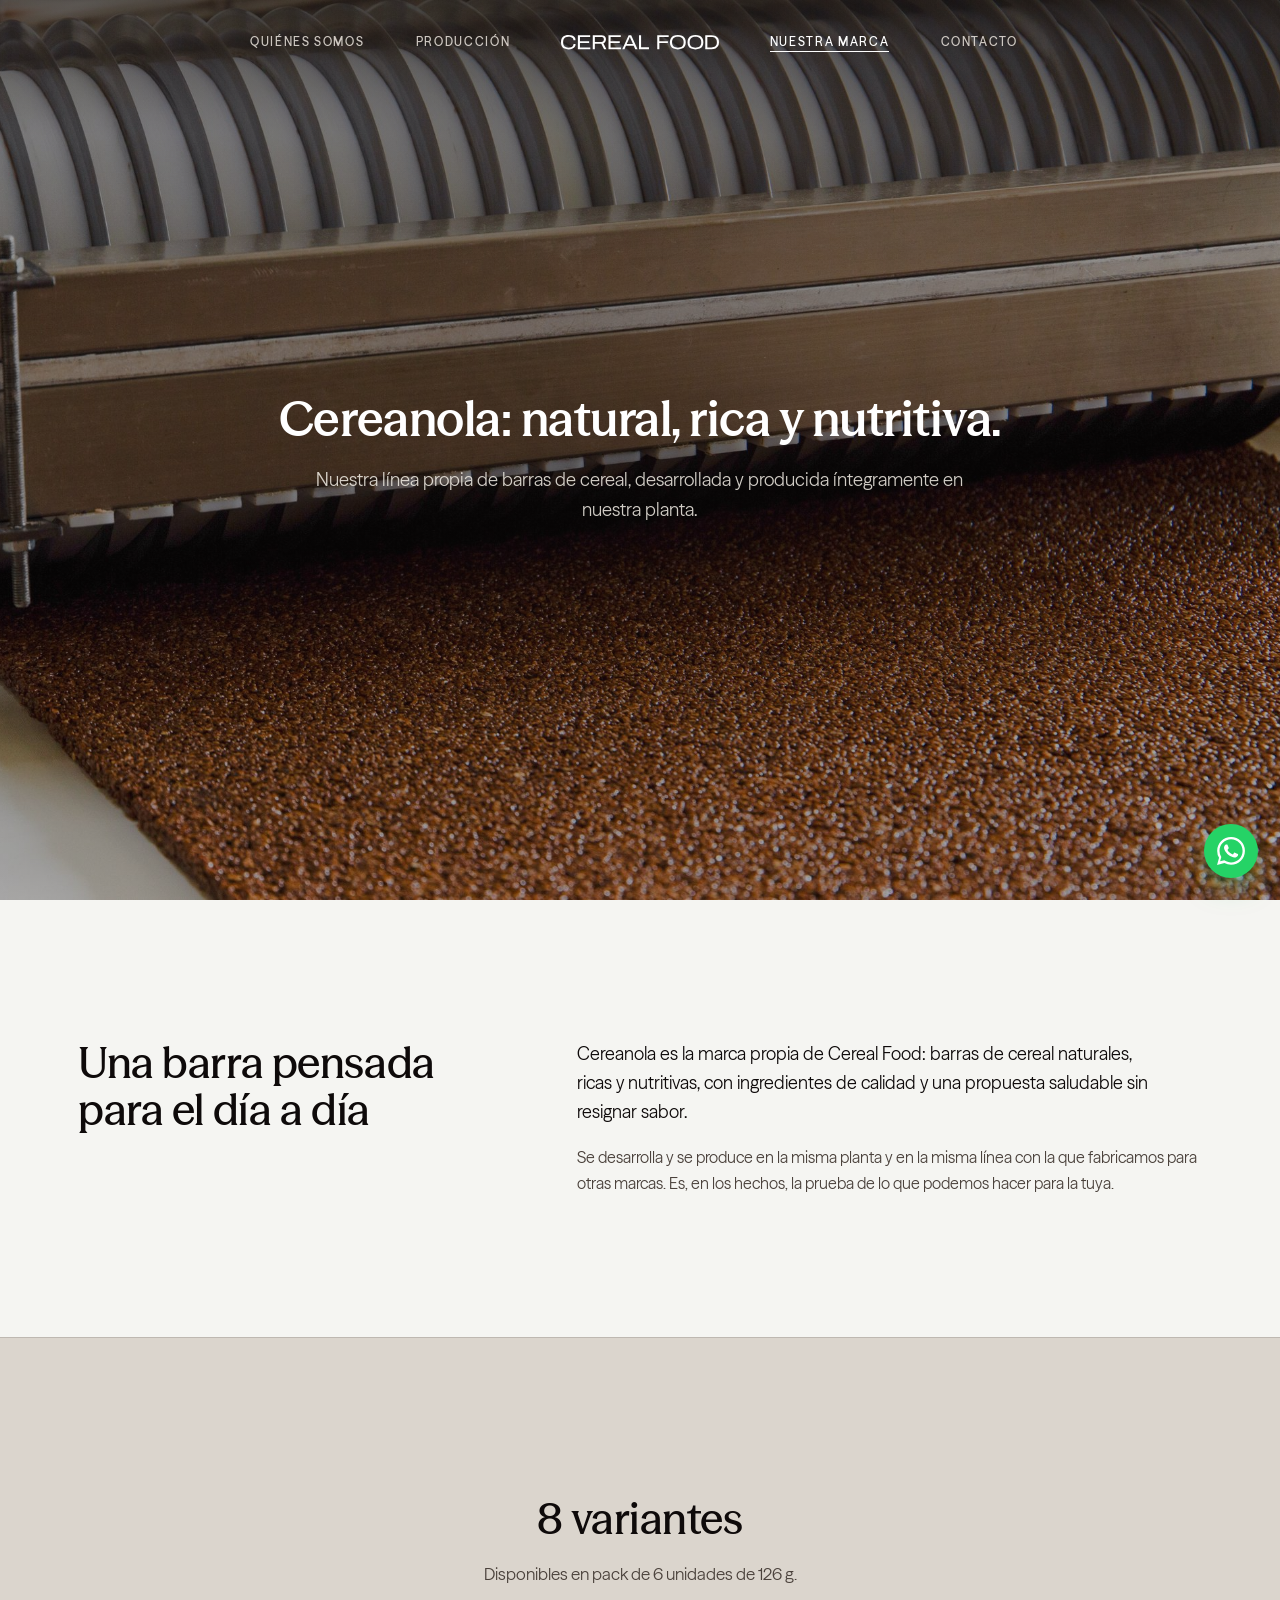
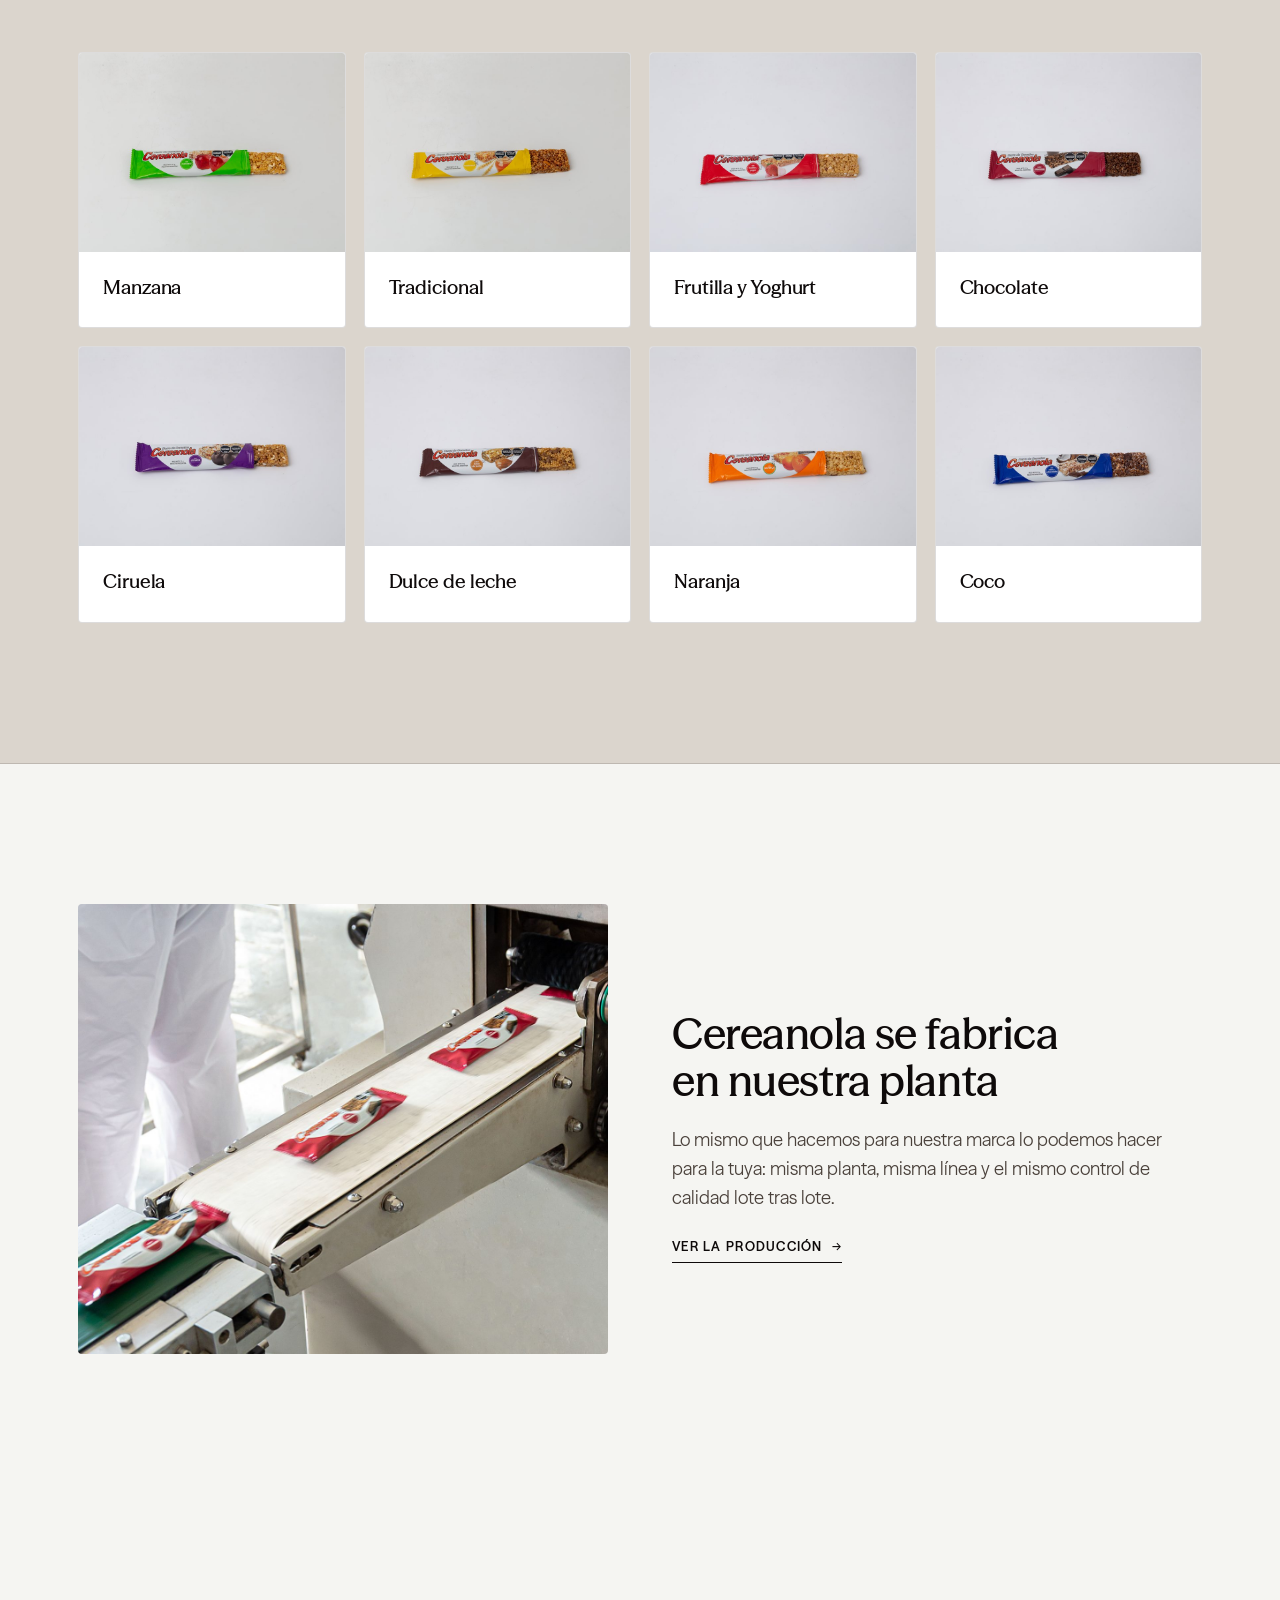
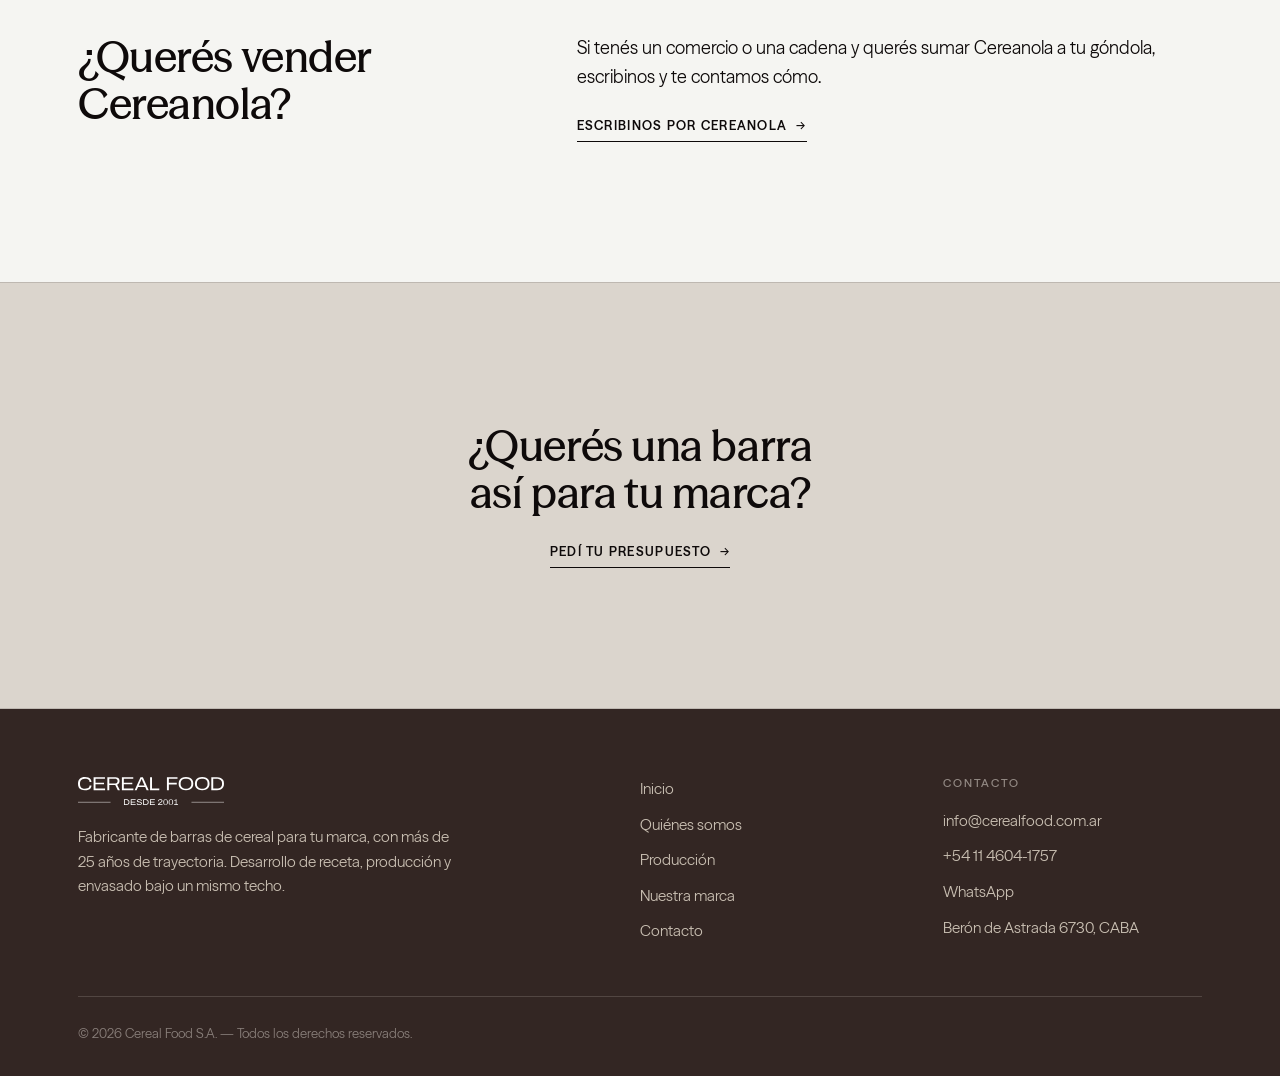
==== commit 101f8de3: "Cereanola: 8 variantes reales con packshots; sección venta retail; limpieza cierre - 8 variantes (Ma" ====
--- a/cereanola.html
+++ b/cereanola.html
@@ -20,7 +20,7 @@
     gtag('config', 'G-XXXXXXXXXX');
   </script>
 
-  <link rel="stylesheet" href="styles.css?v=20260918f">
+  <link rel="stylesheet" href="styles.css?v=20260929b">
 </head>
 <body>
   <a class="skip-link" href="#main">Saltar al contenido</a>
@@ -67,20 +67,22 @@
     </div>
   </section>
 
-  <!-- 6 VARIANTES -->
+  <!-- 8 VARIANTES -->
   <section class="section section--panel" id="variantes">
     <div class="container">
       <div class="section-head section-head--center">
-        <h2>6 variantes</h2>
+        <h2>8 variantes</h2>
         <p>Disponibles en pack de 6 unidades de 126 g.</p>
       </div>
-      <div class="grid grid--3">
-        <article class="variant"><div class="variant__img img-ph"><span>Manzana</span></div><div class="variant__body"><h3>Manzana</h3></div></article>
-        <article class="variant"><div class="variant__img img-ph"><span>Surtido</span></div><div class="variant__body"><h3>Surtido</h3></div></article>
-        <article class="variant"><div class="variant__img img-ph"><span>Frutilla y Yoghurt</span></div><div class="variant__body"><h3>Frutilla y Yoghurt</h3></div></article>
-        <article class="variant"><div class="variant__img img-ph"><span>Chocolate</span></div><div class="variant__body"><h3>Chocolate</h3></div></article>
-        <article class="variant"><div class="variant__img img-ph"><span>Light Naranja</span></div><div class="variant__body"><h3>Light Naranja</h3></div></article>
-        <article class="variant"><div class="variant__img img-ph"><span>Natural</span></div><div class="variant__body"><h3>Natural</h3></div></article>
+      <div class="grid grid--4">
+        <article class="variant"><div class="variant__img"><img src="assets/img/cereanola-manzana.jpg" alt="Cereanola Manzana" loading="lazy"></div><div class="variant__body"><h3>Manzana</h3></div></article>
+        <article class="variant"><div class="variant__img"><img src="assets/img/cereanola-tradicional.jpg" alt="Cereanola Tradicional" loading="lazy"></div><div class="variant__body"><h3>Tradicional</h3></div></article>
+        <article class="variant"><div class="variant__img"><img src="assets/img/cereanola-frutilla.jpg" alt="Cereanola Frutilla y Yoghurt" loading="lazy"></div><div class="variant__body"><h3>Frutilla y Yoghurt</h3></div></article>
+        <article class="variant"><div class="variant__img"><img src="assets/img/cereanola-chocolate.jpg" alt="Cereanola Chocolate" loading="lazy"></div><div class="variant__body"><h3>Chocolate</h3></div></article>
+        <article class="variant"><div class="variant__img"><img src="assets/img/cereanola-ciruela.jpg" alt="Cereanola Ciruela" loading="lazy"></div><div class="variant__body"><h3>Ciruela</h3></div></article>
+        <article class="variant"><div class="variant__img"><img src="assets/img/cereanola-ddl.jpg" alt="Cereanola Dulce de leche" loading="lazy"></div><div class="variant__body"><h3>Dulce de leche</h3></div></article>
+        <article class="variant"><div class="variant__img"><img src="assets/img/cereanola-naranja.jpg" alt="Cereanola Naranja" loading="lazy"></div><div class="variant__body"><h3>Naranja</h3></div></article>
+        <article class="variant"><div class="variant__img"><img src="assets/img/cereanola-coco.jpg" alt="Cereanola Coco" loading="lazy"></div><div class="variant__body"><h3>Coco</h3></div></article>
       </div>
     </div>
   </section>
@@ -97,11 +99,21 @@
     </div>
   </section>
 
+  <!-- VENDER CEREANOLA · contacto retail -->
+  <section class="section">
+    <div class="container col-text">
+      <h2>¿Querés vender Cereanola?</h2>
+      <div class="col-text__body">
+        <p>Si tenés un comercio o una cadena y querés sumar Cereanola a tu góndola, escribinos y te contamos cómo.</p>
+        <a href="mailto:cereanola@cerealfood.com.ar" class="cta-link">Escribinos por Cereanola</a>
+      </div>
+    </div>
+  </section>
+
   <!-- CIERRE · puente al B2B -->
   <section class="section section--panel section--center">
     <div class="container">
       <h2 style="max-width:20ch">¿Querés una barra así para tu marca?</h2>
-      <p>Desarrollamos y producimos tu propia línea de barras de cereal, de la receta al envasado.</p>
       <a href="cotizar.html" class="cta-link">Pedí tu presupuesto</a>
     </div>
   </section>
--- a/styles.css
+++ b/styles.css
@@ -552,8 +552,8 @@
   .page-hero::after { background: linear-gradient(180deg, rgba(245,245,242,.9), rgba(245,245,242,.96)); }
 }
 @media (max-width: 560px) {
-  .grid--4, .steps--4, .stats, .trust-strip .container, .photo-band, .trust-band, .footer__grid { grid-template-columns: 1fr; }
-  .grid--3 { grid-template-columns: 1fr 1fr; gap: 14px; }
+  .steps--4, .stats, .trust-strip .container, .photo-band, .trust-band, .footer__grid { grid-template-columns: 1fr; }
+  .grid--3, .grid--4 { grid-template-columns: 1fr 1fr; gap: 14px; }
   .form-grid, .mini-form { grid-template-columns: 1fr; }
   .hero { min-height: auto; padding-top: 128px; padding-bottom: 80px; }
   .scroll-cue { display: none; }
@@ -923,7 +923,7 @@
 }
 
 /* Qué fabricamos — flip cards (imagen + título / dorso con desc) */
-.prodcards { display: grid; grid-template-columns: repeat(4, 1fr); gap: clamp(12px, 1.4vw, 20px); }
+.prodcards { display: grid; grid-template-columns: repeat(5, 1fr); gap: clamp(12px, 1.4vw, 20px); }
 .flipcard { perspective: 1400px; aspect-ratio: 3/4; border: 0; padding: 0; background: none; cursor: pointer; text-align: left; }
 .flipcard__inner { position: relative; width: 100%; height: 100%; transform-style: preserve-3d; transition: transform .6s var(--ease-out); }
 .flipcard:hover .flipcard__inner,
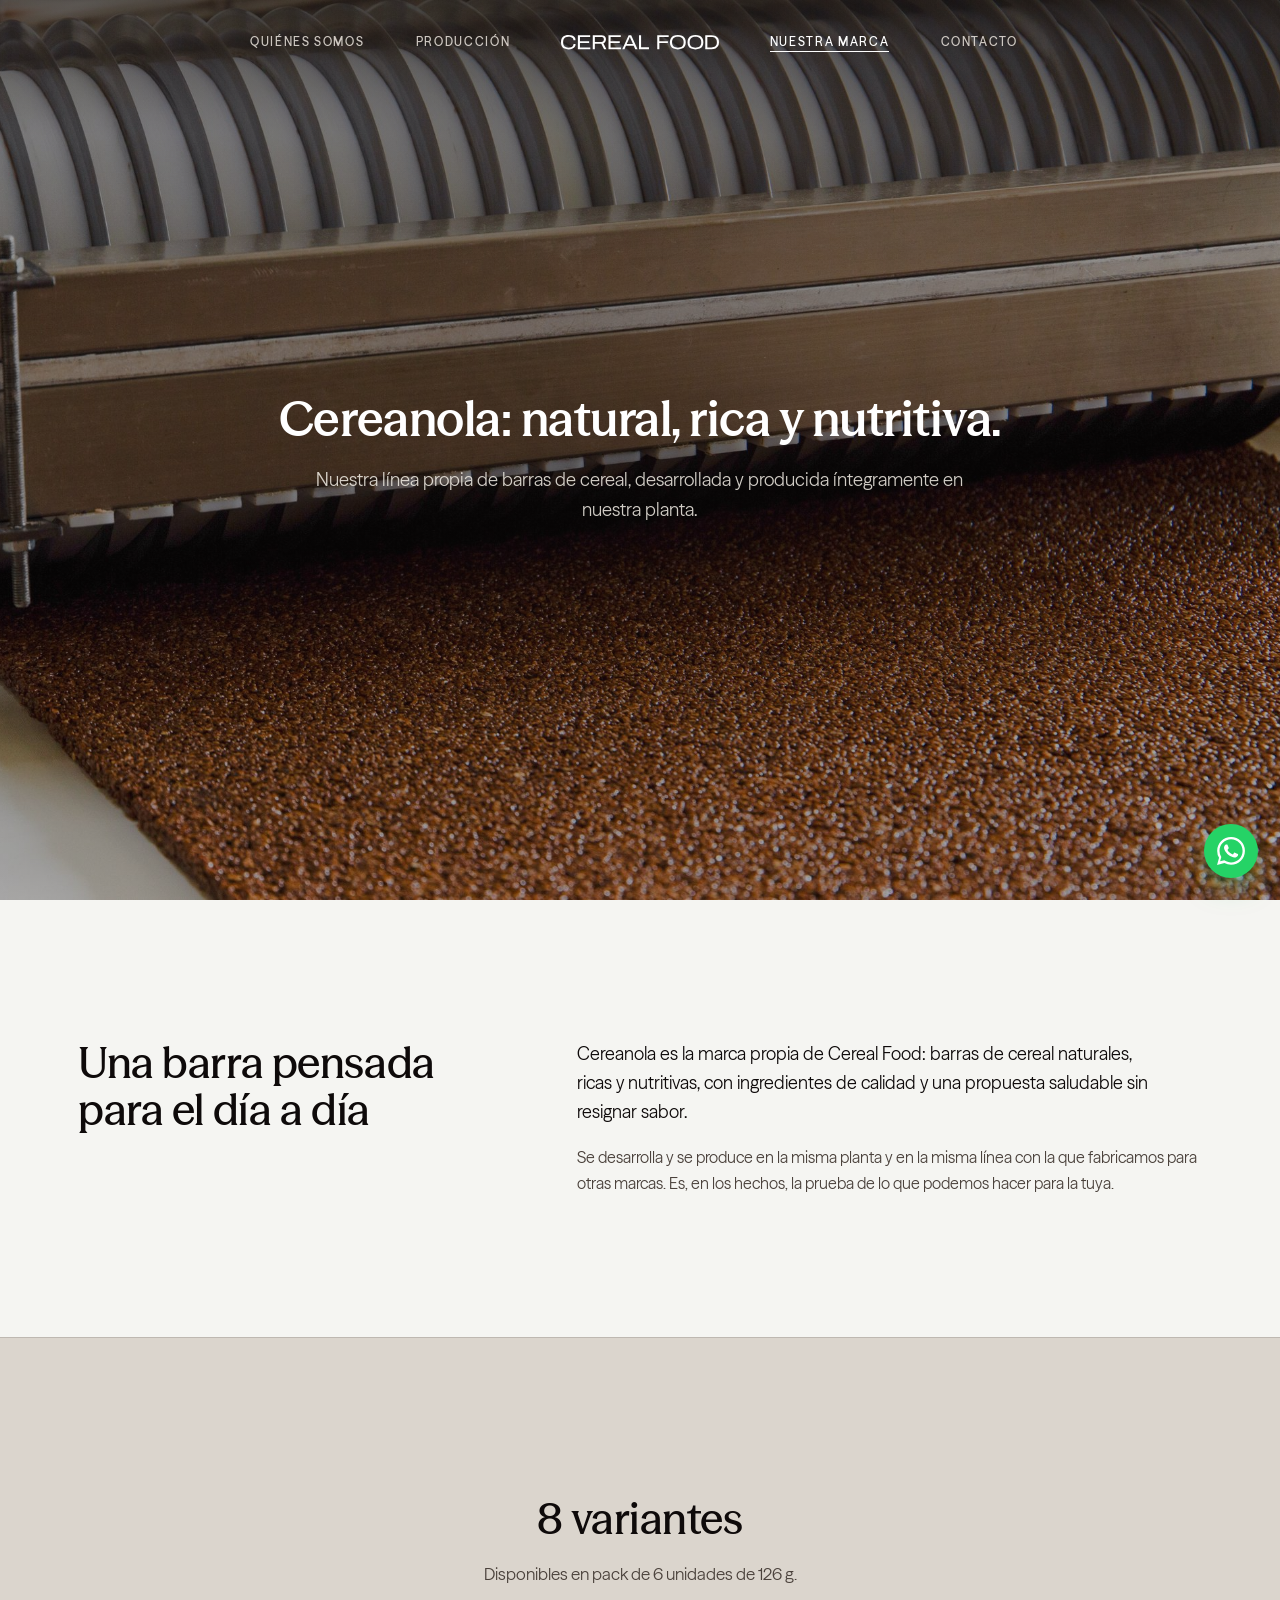
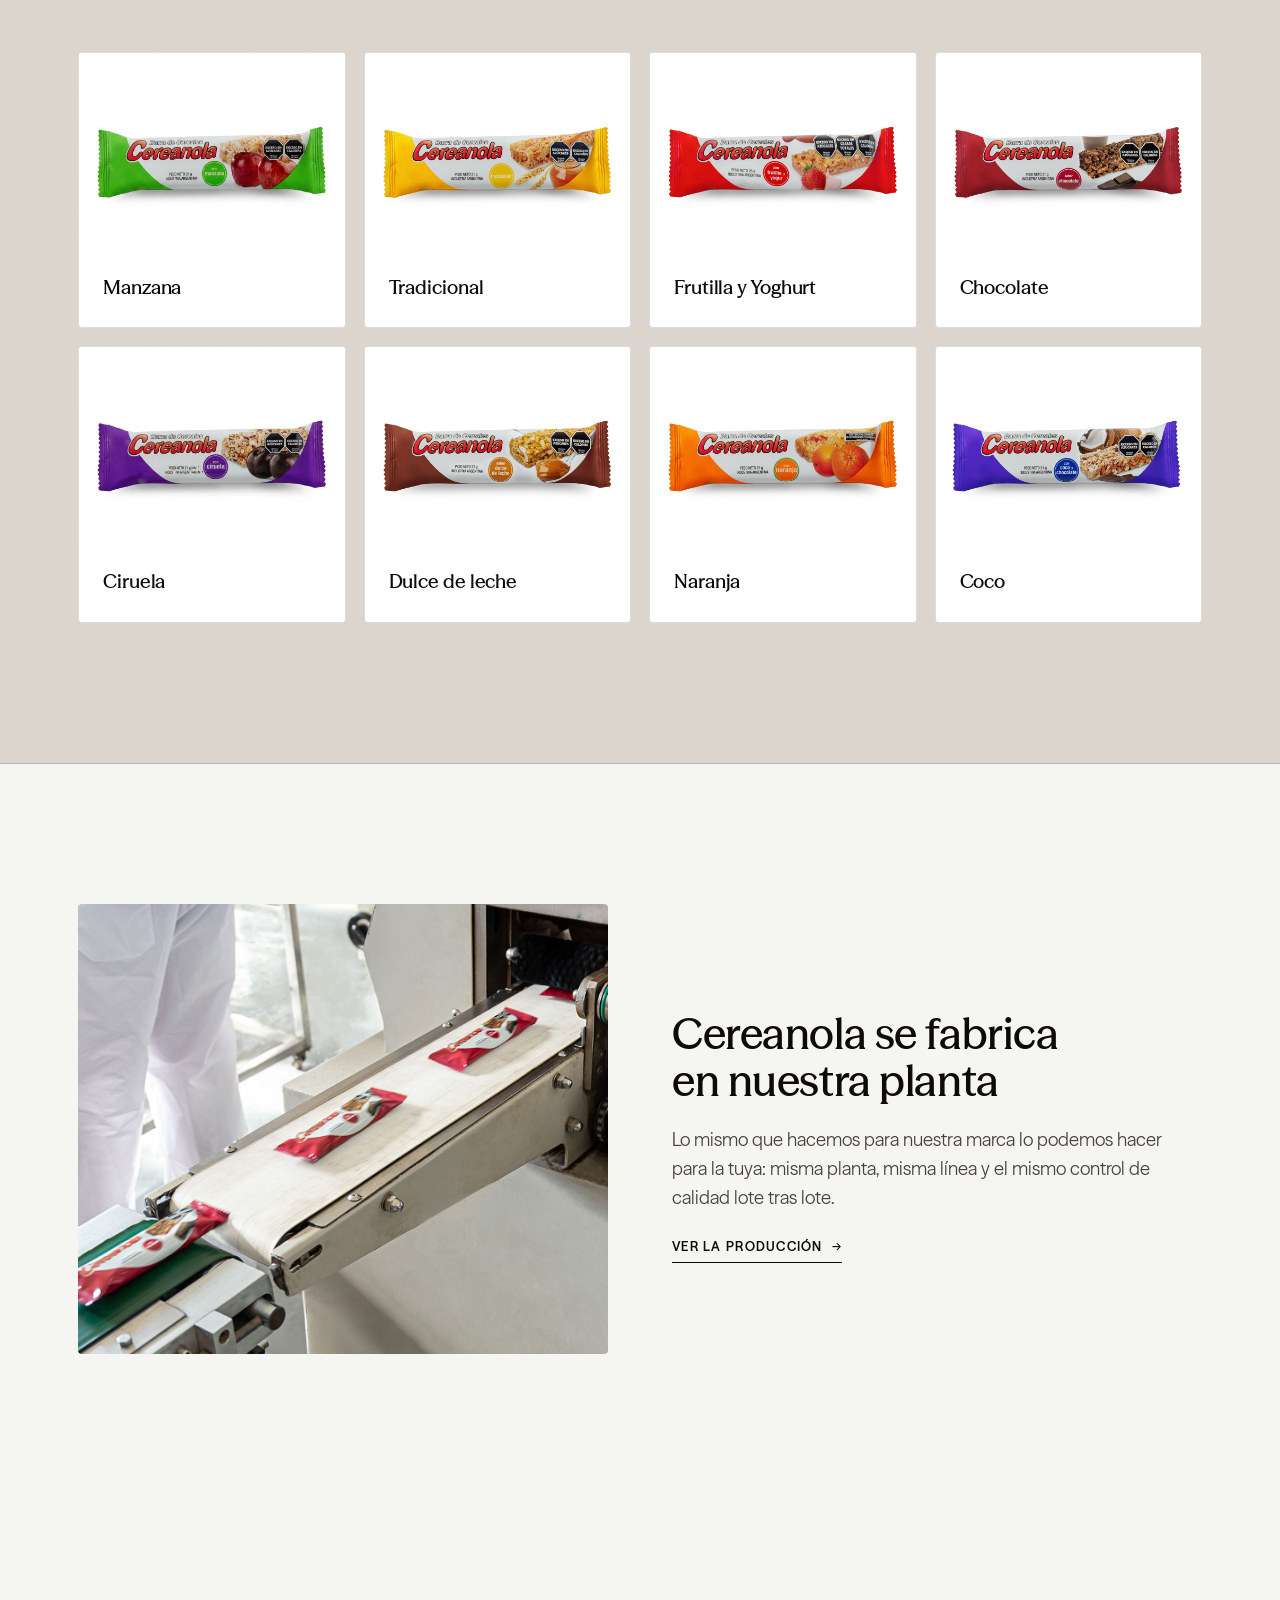
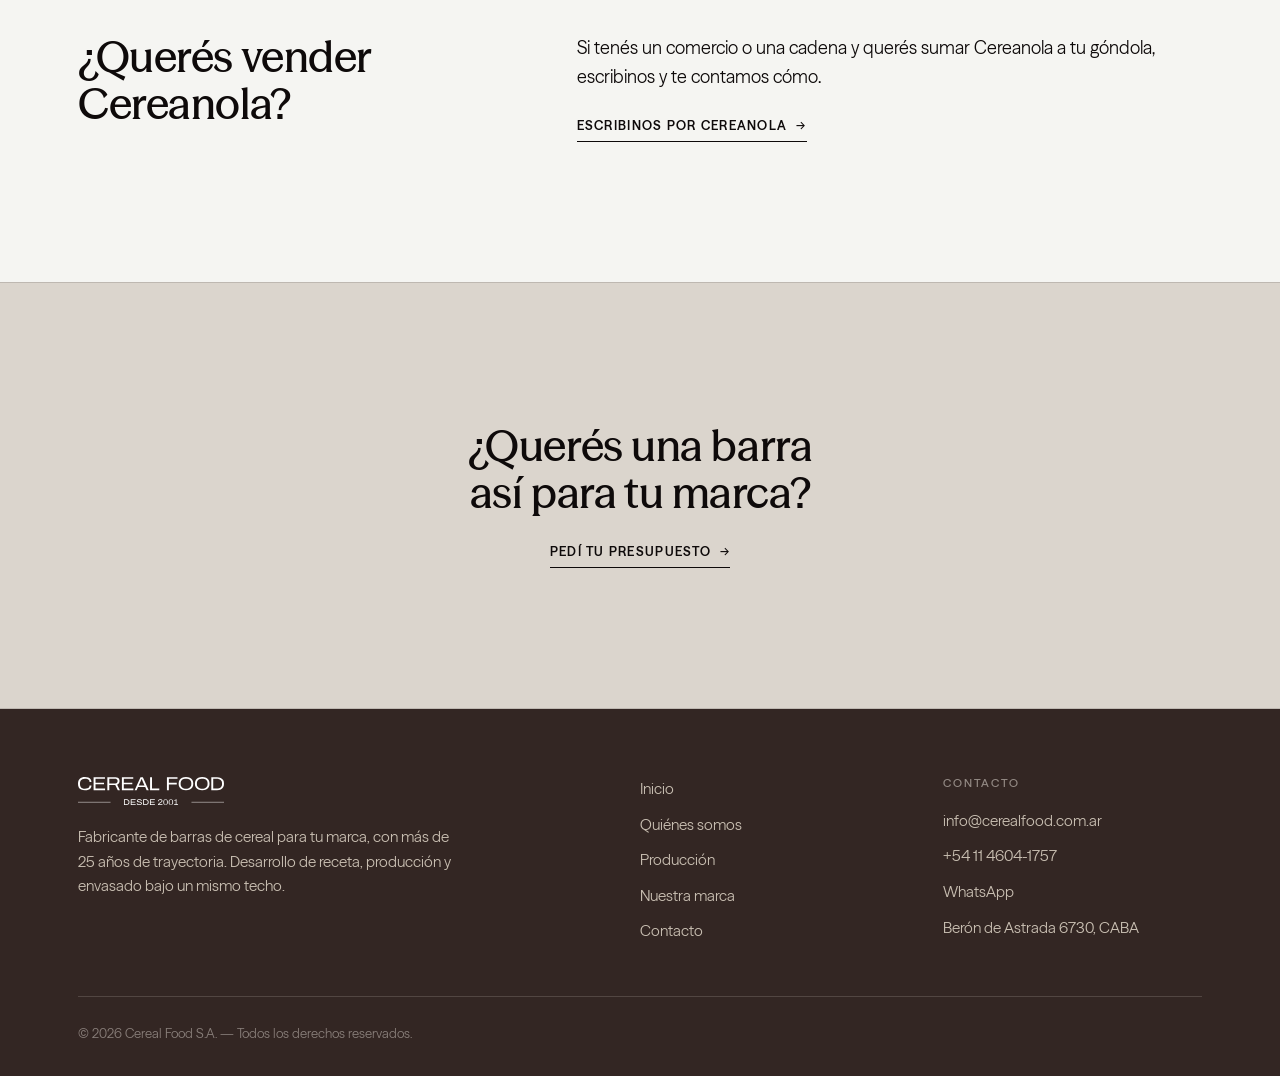
==== commit 10af0ebc: "Cereanola: packshots finales (envoltorios) para las 8 variantes Reemplaza las barras sueltas por los" ====
--- a/cereanola.html
+++ b/cereanola.html
@@ -20,7 +20,7 @@
     gtag('config', 'G-XXXXXXXXXX');
   </script>
 
-  <link rel="stylesheet" href="styles.css?v=20260929b">
+  <link rel="stylesheet" href="styles.css?v=20260929d">
 </head>
 <body>
   <a class="skip-link" href="#main">Saltar al contenido</a>
@@ -75,14 +75,14 @@
         <p>Disponibles en pack de 6 unidades de 126 g.</p>
       </div>
       <div class="grid grid--4">
-        <article class="variant"><div class="variant__img"><img src="assets/img/cereanola-manzana.jpg" alt="Cereanola Manzana" loading="lazy"></div><div class="variant__body"><h3>Manzana</h3></div></article>
-        <article class="variant"><div class="variant__img"><img src="assets/img/cereanola-tradicional.jpg" alt="Cereanola Tradicional" loading="lazy"></div><div class="variant__body"><h3>Tradicional</h3></div></article>
-        <article class="variant"><div class="variant__img"><img src="assets/img/cereanola-frutilla.jpg" alt="Cereanola Frutilla y Yoghurt" loading="lazy"></div><div class="variant__body"><h3>Frutilla y Yoghurt</h3></div></article>
-        <article class="variant"><div class="variant__img"><img src="assets/img/cereanola-chocolate.jpg" alt="Cereanola Chocolate" loading="lazy"></div><div class="variant__body"><h3>Chocolate</h3></div></article>
-        <article class="variant"><div class="variant__img"><img src="assets/img/cereanola-ciruela.jpg" alt="Cereanola Ciruela" loading="lazy"></div><div class="variant__body"><h3>Ciruela</h3></div></article>
-        <article class="variant"><div class="variant__img"><img src="assets/img/cereanola-ddl.jpg" alt="Cereanola Dulce de leche" loading="lazy"></div><div class="variant__body"><h3>Dulce de leche</h3></div></article>
-        <article class="variant"><div class="variant__img"><img src="assets/img/cereanola-naranja.jpg" alt="Cereanola Naranja" loading="lazy"></div><div class="variant__body"><h3>Naranja</h3></div></article>
-        <article class="variant"><div class="variant__img"><img src="assets/img/cereanola-coco.jpg" alt="Cereanola Coco" loading="lazy"></div><div class="variant__body"><h3>Coco</h3></div></article>
+        <article class="variant"><div class="variant__img"><img src="assets/img/cereanola-manzana.jpg?v=2" alt="Cereanola Manzana" loading="lazy"></div><div class="variant__body"><h3>Manzana</h3></div></article>
+        <article class="variant"><div class="variant__img"><img src="assets/img/cereanola-tradicional.jpg?v=2" alt="Cereanola Tradicional" loading="lazy"></div><div class="variant__body"><h3>Tradicional</h3></div></article>
+        <article class="variant"><div class="variant__img"><img src="assets/img/cereanola-frutilla.jpg?v=2" alt="Cereanola Frutilla y Yoghurt" loading="lazy"></div><div class="variant__body"><h3>Frutilla y Yoghurt</h3></div></article>
+        <article class="variant"><div class="variant__img"><img src="assets/img/cereanola-chocolate.jpg?v=2" alt="Cereanola Chocolate" loading="lazy"></div><div class="variant__body"><h3>Chocolate</h3></div></article>
+        <article class="variant"><div class="variant__img"><img src="assets/img/cereanola-ciruela.jpg?v=2" alt="Cereanola Ciruela" loading="lazy"></div><div class="variant__body"><h3>Ciruela</h3></div></article>
+        <article class="variant"><div class="variant__img"><img src="assets/img/cereanola-ddl.jpg?v=2" alt="Cereanola Dulce de leche" loading="lazy"></div><div class="variant__body"><h3>Dulce de leche</h3></div></article>
+        <article class="variant"><div class="variant__img"><img src="assets/img/cereanola-naranja.jpg?v=2" alt="Cereanola Naranja" loading="lazy"></div><div class="variant__body"><h3>Naranja</h3></div></article>
+        <article class="variant"><div class="variant__img"><img src="assets/img/cereanola-coco.jpg?v=2" alt="Cereanola Coco" loading="lazy"></div><div class="variant__body"><h3>Coco</h3></div></article>
       </div>
     </div>
   </section>
@@ -156,6 +156,6 @@
     <svg viewBox="0 0 24 24" xmlns="http://www.w3.org/2000/svg"><path d="M.057 24l1.687-6.163a11.867 11.867 0 01-1.587-5.945C.16 5.335 5.495 0 12.05 0a11.82 11.82 0 018.413 3.488 11.82 11.82 0 013.48 8.414c-.003 6.557-5.338 11.892-11.893 11.892a11.9 11.9 0 01-5.688-1.448L.057 24zm6.597-3.807c1.676.995 3.276 1.591 5.392 1.592 5.448 0 9.886-4.434 9.889-9.885.002-5.462-4.415-9.89-9.881-9.892-5.452 0-9.887 4.434-9.889 9.884a9.86 9.86 0 001.51 5.26l-.999 3.648 3.488-.915zm11.387-5.464c-.074-.124-.272-.198-.57-.347-.297-.149-1.758-.868-2.031-.967-.272-.099-.47-.149-.669.149-.198.297-.768.967-.941 1.165-.173.198-.347.223-.644.074-.297-.149-1.255-.462-2.39-1.475-.883-.788-1.48-1.761-1.653-2.059-.173-.297-.018-.458.13-.606.134-.133.297-.347.446-.521.151-.172.2-.296.3-.495.099-.198.05-.372-.025-.521-.075-.148-.669-1.612-.916-2.207-.242-.579-.487-.501-.669-.51l-.57-.01c-.198 0-.52.074-.792.372s-1.04 1.017-1.04 2.479 1.065 2.876 1.213 3.074c.149.198 2.095 3.2 5.076 4.487.709.306 1.263.489 1.694.626.712.226 1.36.194 1.872.118.571-.085 1.758-.719 2.006-1.413.248-.695.248-1.29.173-1.414z"/></svg>
   </a>
 
-  <script defer src="main.js?v=20260918a"></script>
+  <script defer src="main.js?v=20260929b"></script>
 </body>
 </html>
--- a/styles.css
+++ b/styles.css
@@ -991,6 +991,32 @@
   .marquee__track { animation: none; justify-content: center; flex-wrap: wrap; width: 100%; }
 }
 
+/* Hero-slider con navegación: título abajo, cerca de los puntos */
+.hero-slider[data-slider] { align-items: flex-end; }
+.hero-slider[data-slider] .hero-video__inner { margin-bottom: clamp(64px, 11vh, 128px); }
+
+/* =============================================================
+   27. Galería vintage (scroll infinito + nav + lightbox)
+   ============================================================= */
+.vintwrap { position: relative; padding-block: clamp(30px, 4.5vw, 56px); }
+.vint-viewport { overflow: hidden; width: 100%; }
+.vint-track { display: flex; width: max-content; }
+.vint-item { flex: none; padding: 0; border: 0; background: none; cursor: zoom-in; line-height: 0; display: block; }
+.vint-item img { height: clamp(140px, 18vw, 220px); width: auto; display: block; object-fit: cover; }
+.vint-nav { position: absolute; top: 50%; transform: translateY(-50%); z-index: 4; width: 46px; height: 46px; border: 0; border-radius: 50%; background: rgba(245,245,242,.82); color: var(--ink); cursor: pointer; display: grid; place-items: center; box-shadow: var(--sombra-soft); transition: background .2s; }
+.vint-nav:hover { background: #fff; }
+.vint-nav svg { width: 20px; height: 20px; }
+.vint-nav--prev { left: clamp(8px, 1.5vw, 20px); }
+.vint-nav--next { right: clamp(8px, 1.5vw, 20px); }
+
+.lightbox { position: fixed; inset: 0; z-index: 200; display: grid; place-items: center; padding: 5vw; background: rgba(14,10,10,.9); cursor: zoom-out; animation: fadeIn .25s ease; }
+.lightbox[hidden] { display: none; }
+.lightbox__img { max-width: 92vw; max-height: 88vh; border-radius: var(--radio); box-shadow: 0 30px 80px -20px rgba(0,0,0,.7); }
+.lightbox__close { position: absolute; top: 18px; right: 24px; width: 44px; height: 44px; border: 0; background: none; color: #fff; font-size: 2.4rem; line-height: 1; cursor: pointer; opacity: .85; }
+.lightbox__close:hover { opacity: 1; }
+@keyframes fadeIn { from { opacity: 0; } to { opacity: 1; } }
+@media (prefers-reduced-motion: reduce) { .lightbox { animation: none; } }
+
 /* =============================================================
    26. Contacto
    ============================================================= */
